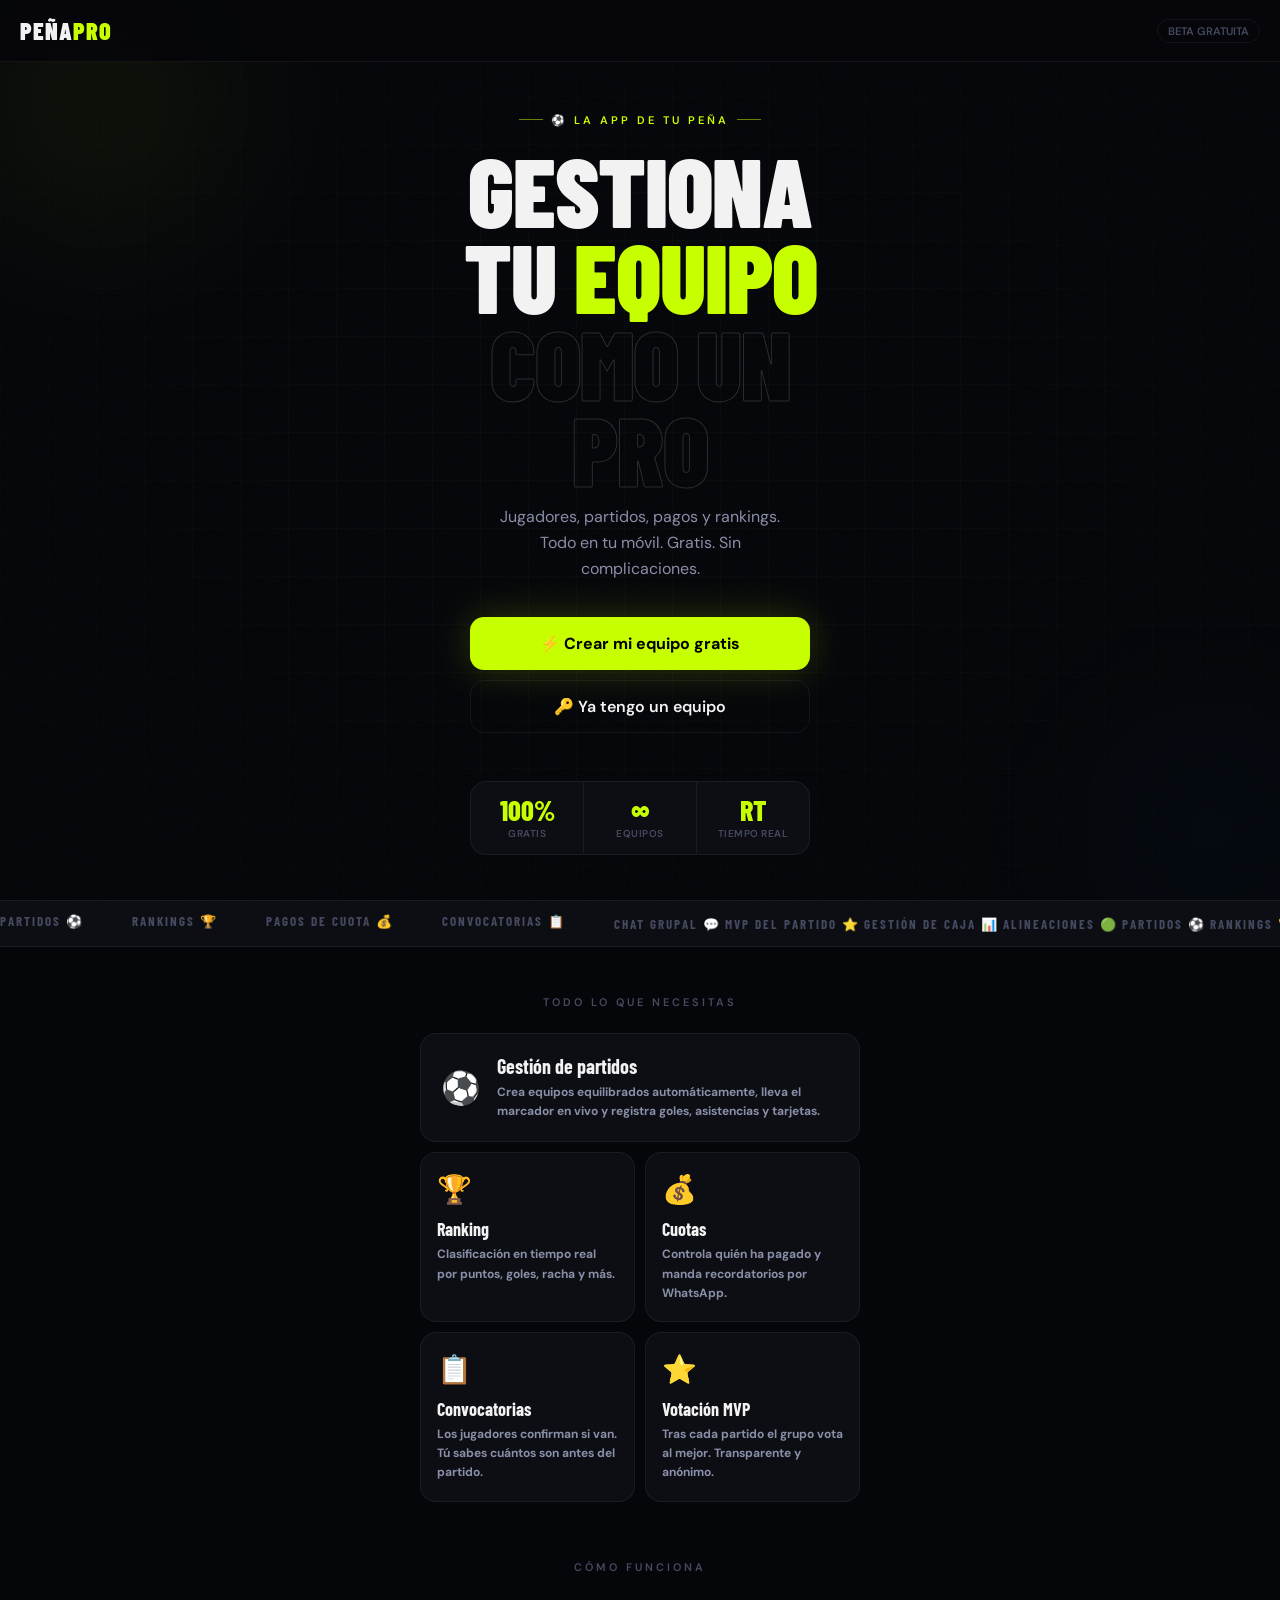
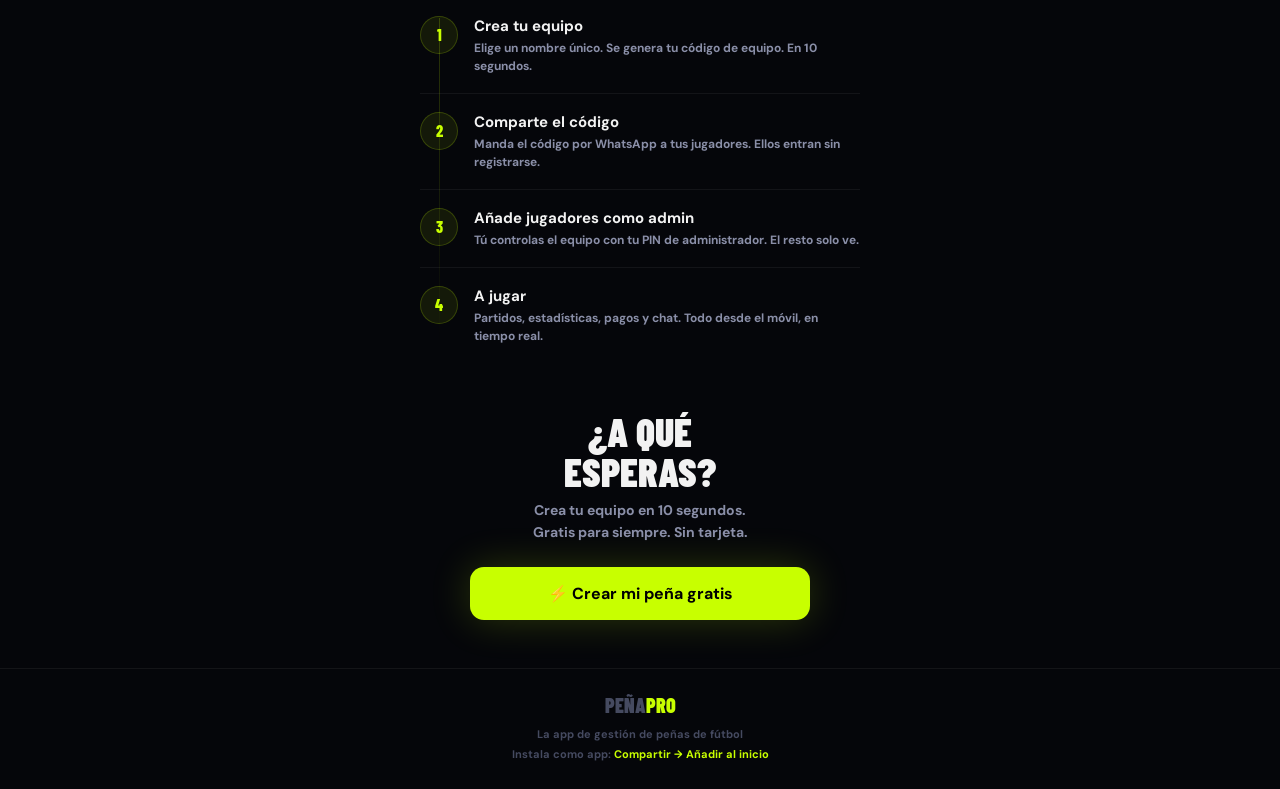
==== index.html @ 2ed735b3 "Add files via upload" ====
<!DOCTYPE html>
<html lang="es">
<head>
<meta charset="UTF-8">
<meta name="viewport" content="width=device-width, initial-scale=1.0, user-scalable=no">
<meta name="theme-color" content="#05060a">
<meta name="apple-mobile-web-app-capable" content="yes">
<meta name="apple-mobile-web-app-title" content="PeñaPro">
<title>PeñaPro — Gestión de peñas</title>
<link rel="preconnect" href="https://fonts.googleapis.com">
<link href="https://fonts.googleapis.com/css2?family=Barlow+Condensed:wght@400;600;700;800;900&family=DM+Sans:wght@300;400;500;600&display=swap" rel="stylesheet">
<style>
:root {
  --bg:    #05060a;
  --bg2:   #0c0e14;
  --bg3:   #131620;
  --bg4:   #1a1e2e;
  --ac:    #c8ff00;      /* Lima eléctrico */
  --ac2:   #a8e000;
  --tx:    #f2f2f2;
  --tx2:   #8a8fa8;
  --tx3:   #454a60;
  --b:     rgba(255,255,255,.06);
  --fd:    'Barlow Condensed', sans-serif;
  --fb:    'DM Sans', sans-serif;
}

*, *::before, *::after { box-sizing: border-box; margin: 0; padding: 0; }
html { scroll-behavior: smooth; }

body {
  font-family: var(--fb);
  background: var(--bg);
  color: var(--tx);
  min-height: 100vh;
  overflow-x: hidden;
  -webkit-font-smoothing: antialiased;
}

/* ── BACKGROUND NOISE ───────────────────── */
body::before {
  content: '';
  position: fixed; inset: 0;
  background-image: url("data:image/svg+xml,%3Csvg viewBox='0 0 512 512' xmlns='http://www.w3.org/2000/svg'%3E%3Cfilter id='n'%3E%3CfeTurbulence type='fractalNoise' baseFrequency='0.75' numOctaves='4' stitchTiles='stitch'/%3E%3C/filter%3E%3Crect width='100%25' height='100%25' filter='url(%23n)' opacity='0.04'/%3E%3C/svg%3E");
  pointer-events: none; z-index: 0;
  opacity: .5;
}

/* ── HERO ───────────────────────────────── */
.hero {
  min-height: 100vh;
  display: flex;
  flex-direction: column;
  align-items: center;
  justify-content: center;
  padding: 40px 20px 32px;
  position: relative;
  overflow: hidden;
  text-align: center;
}

/* Orbes de fondo */
.orb {
  position: absolute;
  border-radius: 50%;
  filter: blur(80px);
  pointer-events: none;
}
.orb-1 {
  width: 400px; height: 400px;
  background: radial-gradient(circle, rgba(200,255,0,.08), transparent 70%);
  top: -100px; left: -100px;
  animation: orbFloat 8s ease-in-out infinite;
}
.orb-2 {
  width: 300px; height: 300px;
  background: radial-gradient(circle, rgba(0,150,255,.06), transparent 70%);
  bottom: -80px; right: -80px;
  animation: orbFloat 10s ease-in-out infinite reverse;
}
@keyframes orbFloat {
  0%,100% { transform: translate(0,0); }
  50% { transform: translate(20px, -20px); }
}

/* Grid decorativa */
.hero-grid {
  position: absolute; inset: 0;
  background-image:
    linear-gradient(rgba(200,255,0,.025) 1px, transparent 1px),
    linear-gradient(90deg, rgba(200,255,0,.025) 1px, transparent 1px);
  background-size: 48px 48px;
  mask-image: radial-gradient(ellipse 80% 80% at 50% 50%, black 30%, transparent 100%);
}

/* Barra top */
.topbar {
  position: fixed; top: 0; left: 0; right: 0;
  z-index: 100;
  padding: 16px 20px;
  display: flex; align-items: center; justify-content: space-between;
  background: rgba(5,6,10,.8);
  backdrop-filter: blur(16px);
  border-bottom: 1px solid var(--b);
}
.logo-text {
  font-family: var(--fd);
  font-size: 24px;
  font-weight: 900;
  letter-spacing: 1px;
  color: var(--tx);
}
.logo-text span { color: var(--ac); }

.topbar-badge {
  font-size: 11px;
  font-weight: 600;
  color: var(--tx3);
  border: 1px solid var(--b);
  border-radius: 20px;
  padding: 4px 10px;
}

/* ── HERO CONTENT ───────────────────────── */
.hero-eyebrow {
  font-size: 11px;
  font-weight: 600;
  letter-spacing: 3px;
  text-transform: uppercase;
  color: var(--ac);
  margin-bottom: 20px;
  display: flex;
  align-items: center;
  gap: 8px;
  justify-content: center;
}
.hero-eyebrow::before,
.hero-eyebrow::after {
  content: '';
  display: block;
  width: 24px; height: 1px;
  background: var(--ac);
  opacity: .5;
}

.hero-title {
  font-family: var(--fd);
  font-size: clamp(56px, 14vw, 96px);
  font-weight: 900;
  line-height: .9;
  letter-spacing: -1px;
  color: var(--tx);
  margin-bottom: 12px;
  position: relative;
}
.hero-title .accent { color: var(--ac); }
.hero-title .outline {
  -webkit-text-stroke: 1px rgba(255,255,255,.15);
  color: transparent;
}

.hero-sub {
  font-size: 16px;
  font-weight: 400;
  color: var(--tx2);
  line-height: 1.6;
  max-width: 320px;
  margin: 0 auto 36px;
}

/* ── CTA BUTTONS ────────────────────────── */
.cta-group {
  display: flex;
  flex-direction: column;
  gap: 10px;
  width: 100%;
  max-width: 340px;
  margin: 0 auto 48px;
}

.btn-cta-primary {
  display: flex; align-items: center; justify-content: center; gap: 8px;
  padding: 16px 24px;
  background: var(--ac);
  color: #000;
  border: none;
  border-radius: 14px;
  font-family: var(--fb);
  font-size: 16px;
  font-weight: 700;
  cursor: pointer;
  transition: all .2s;
  box-shadow: 0 0 40px rgba(200,255,0,.2);
  width: 100%;
}
.btn-cta-primary:hover { background: #d8ff20; transform: translateY(-1px); box-shadow: 0 0 50px rgba(200,255,0,.35); }
.btn-cta-primary:active { transform: scale(.98); }

.btn-cta-secondary {
  display: flex; align-items: center; justify-content: center; gap: 8px;
  padding: 15px 24px;
  background: transparent;
  color: var(--tx);
  border: 1px solid var(--b);
  border-radius: 14px;
  font-family: var(--fb);
  font-size: 16px;
  font-weight: 600;
  cursor: pointer;
  transition: all .2s;
  width: 100%;
}
.btn-cta-secondary:hover { border-color: rgba(255,255,255,.18); background: rgba(255,255,255,.04); }

/* Stats strip */
.stats-strip {
  display: flex;
  gap: 0;
  border: 1px solid var(--b);
  border-radius: 16px;
  overflow: hidden;
  background: var(--bg2);
  width: 100%;
  max-width: 340px;
  margin: 0 auto;
}
.stat-item {
  flex: 1;
  padding: 14px 8px;
  text-align: center;
  border-right: 1px solid var(--b);
}
.stat-item:last-child { border-right: none; }
.stat-num {
  font-family: var(--fd);
  font-size: 28px;
  font-weight: 800;
  color: var(--ac);
  line-height: 1;
  margin-bottom: 3px;
}
.stat-lbl { font-size: 10px; color: var(--tx3); font-weight: 600; text-transform: uppercase; letter-spacing: .5px; }

/* ── FEATURES ───────────────────────────── */
.features-section {
  padding: 0 20px 48px;
  max-width: 480px;
  margin: 0 auto;
}

.section-label {
  font-size: 11px;
  font-weight: 600;
  letter-spacing: 3px;
  text-transform: uppercase;
  color: var(--tx3);
  margin-bottom: 24px;
  text-align: center;
}

.feature-grid {
  display: grid;
  grid-template-columns: 1fr 1fr;
  gap: 10px;
  margin-bottom: 10px;
}

.feature-card {
  background: var(--bg2);
  border: 1px solid var(--b);
  border-radius: 16px;
  padding: 18px 16px;
  transition: border-color .2s;
}
.feature-card:hover { border-color: rgba(200,255,0,.15); }
.feature-card:first-child {
  grid-column: span 2;
  display: flex; align-items: center; gap: 16px;
  padding: 20px;
}

.feature-icon {
  font-size: 28px;
  margin-bottom: 10px;
  display: block;
}
.feature-card:first-child .feature-icon { margin: 0; font-size: 32px; flex-shrink: 0; }

.feature-title {
  font-family: var(--fd);
  font-size: 18px;
  font-weight: 700;
  color: var(--tx);
  margin-bottom: 5px;
}
.feature-card:first-child .feature-title { font-size: 20px; }

.feature-desc {
  font-size: 12px;
  color: var(--tx2);
  line-height: 1.6;
}

/* ── FLUJO ──────────────────────────────── */
.flow-section {
  padding: 0 20px 48px;
  max-width: 480px;
  margin: 0 auto;
}

.flow-steps {
  display: flex;
  flex-direction: column;
  gap: 0;
  position: relative;
}
.flow-steps::before {
  content: '';
  position: absolute;
  left: 19px; top: 20px; bottom: 20px;
  width: 1px;
  background: linear-gradient(to bottom, var(--ac), transparent);
  opacity: .2;
}

.flow-step {
  display: flex;
  align-items: flex-start;
  gap: 16px;
  padding: 18px 0;
  border-bottom: 1px solid var(--b);
}
.flow-step:last-child { border-bottom: none; }

.step-num {
  width: 38px; height: 38px;
  border-radius: 50%;
  background: rgba(200,255,0,.08);
  border: 1px solid rgba(200,255,0,.2);
  display: flex; align-items: center; justify-content: center;
  font-family: var(--fd);
  font-size: 16px;
  font-weight: 800;
  color: var(--ac);
  flex-shrink: 0;
}
.step-title { font-weight: 700; font-size: 15px; margin-bottom: 3px; }
.step-desc { font-size: 12px; color: var(--tx2); line-height: 1.5; }

/* ── BOTTOM CTA ─────────────────────────── */
.bottom-cta {
  padding: 0 20px 48px;
  max-width: 480px;
  margin: 0 auto;
  text-align: center;
}
.bottom-cta-title {
  font-family: var(--fd);
  font-size: 40px;
  font-weight: 900;
  color: var(--tx);
  margin-bottom: 8px;
  line-height: 1;
}
.bottom-cta-sub {
  font-size: 14px;
  color: var(--tx2);
  margin-bottom: 24px;
  line-height: 1.6;
}

/* ── MODAL ──────────────────────────────── */
.overlay {
  position: fixed; inset: 0; z-index: 200;
  background: rgba(0,0,0,.9);
  backdrop-filter: blur(16px);
  display: flex; align-items: flex-end;
  opacity: 0; pointer-events: none;
  transition: opacity .25s;
}
.overlay.open { opacity: 1; pointer-events: all; }

.sheet {
  width: 100%; max-width: 480px; margin: 0 auto;
  background: var(--bg2);
  border-radius: 28px 28px 0 0;
  border-top: 1px solid var(--b);
  padding: 24px 24px calc(32px + env(safe-area-inset-bottom,0));
  transform: translateY(100%);
  transition: transform .3s cubic-bezier(.32,.72,0,1);
  max-height: 92vh;
  overflow-y: auto;
}
.overlay.open .sheet { transform: translateY(0); }

.sheet-handle {
  width: 40px; height: 4px;
  background: rgba(255,255,255,.1);
  border-radius: 2px;
  margin: 0 auto 24px;
}

.sheet-title {
  font-family: var(--fd);
  font-size: 28px;
  font-weight: 800;
  margin-bottom: 6px;
}
.sheet-sub { font-size: 13px; color: var(--tx2); margin-bottom: 24px; line-height: 1.5; }

.input-field {
  width: 100%;
  background: var(--bg3);
  border: 1px solid var(--b);
  border-radius: 12px;
  padding: 14px 16px;
  color: var(--tx);
  font-size: 16px;
  font-family: var(--fb);
  outline: none;
  margin-bottom: 8px;
  transition: border-color .2s;
  text-transform: lowercase;
  -webkit-appearance: none;
}
.input-field:focus { border-color: rgba(200,255,0,.4); background: var(--bg4); }
.input-hint { font-size: 11px; color: var(--tx3); margin-bottom: 20px; }

.sheet-btn {
  width: 100%; padding: 15px;
  background: var(--ac); color: #000;
  border: none; border-radius: 12px;
  font-family: var(--fb); font-size: 16px; font-weight: 700;
  cursor: pointer; transition: all .2s;
  box-shadow: 0 4px 24px rgba(200,255,0,.25);
  margin-bottom: 10px;
}
.sheet-btn:hover { background: #d8ff20; }
.sheet-btn:active { transform: scale(.98); }
.sheet-btn-sec {
  width: 100%; padding: 14px;
  background: transparent; color: var(--tx2);
  border: 1px solid var(--b); border-radius: 12px;
  font-family: var(--fb); font-size: 14px; font-weight: 600;
  cursor: pointer; transition: all .2s;
}
.sheet-btn-sec:hover { border-color: rgba(255,255,255,.15); color: var(--tx); }

.divider {
  height: 1px; background: var(--b);
  margin: 20px 0;
  display: flex; align-items: center; justify-content: center;
  position: relative;
}
.divider span {
  background: var(--bg2);
  padding: 0 12px;
  font-size: 11px;
  color: var(--tx3);
  font-weight: 600;
  text-transform: uppercase;
  letter-spacing: 1px;
  position: absolute;
}

.error-msg {
  background: rgba(255,23,68,.08);
  border: 1px solid rgba(255,23,68,.2);
  color: #ff4444;
  border-radius: 10px;
  padding: 10px 14px;
  font-size: 13px;
  margin-bottom: 14px;
  display: none;
}
.error-msg.show { display: block; }

/* ── TICKER ─────────────────────────────── */
.ticker {
  position: relative;
  overflow: hidden;
  border-top: 1px solid var(--b);
  border-bottom: 1px solid var(--b);
  padding: 12px 0;
  margin-bottom: 48px;
  background: var(--bg2);
}
.ticker-inner {
  display: flex;
  gap: 48px;
  white-space: nowrap;
  animation: ticker 20s linear infinite;
}
.ticker-inner span {
  font-family: var(--fd);
  font-size: 13px;
  font-weight: 700;
  text-transform: uppercase;
  letter-spacing: 2px;
  color: var(--tx3);
}
.ticker-inner span b { color: var(--ac); font-weight: 800; }
@keyframes ticker { from{transform:translateX(0)} to{transform:translateX(-50%)} }

/* ── FOOTER ─────────────────────────────── */
.footer {
  border-top: 1px solid var(--b);
  padding: 24px 20px;
  text-align: center;
}
.footer-logo {
  font-family: var(--fd);
  font-size: 20px;
  font-weight: 900;
  color: var(--tx3);
  margin-bottom: 8px;
}
.footer-logo span { color: var(--ac); }
.footer-text { font-size: 11px; color: var(--tx3); line-height: 1.8; }

/* ── ANIMATIONS ─────────────────────────── */
@keyframes fadeUp {
  from { opacity: 0; transform: translateY(24px); }
  to   { opacity: 1; transform: translateY(0); }
}
.hero-eyebrow { animation: fadeUp .6s .1s both; }
.hero-title   { animation: fadeUp .6s .2s both; }
.hero-sub     { animation: fadeUp .6s .3s both; }
.cta-group    { animation: fadeUp .6s .4s both; }
.stats-strip  { animation: fadeUp .6s .5s both; }
</style>
</head>
<body>

<!-- TOPBAR -->
<header class="topbar">
  <div class="logo-text">PEÑA<span>PRO</span></div>
  <div class="topbar-badge">BETA GRATUITA</div>
</header>

<!-- HERO -->
<section class="hero">
  <div class="orb orb-1"></div>
  <div class="orb orb-2"></div>
  <div class="hero-grid"></div>

  <div style="position:relative;z-index:1;width:100%;max-width:420px;padding-top:60px">

    <div class="hero-eyebrow">⚽ La app de tu peña</div>

    <h1 class="hero-title">
      GESTIONA<br>
      TU <span class="accent">EQUIPO</span><br>
      <span class="outline">COMO UN PRO</span>
    </h1>

    <p class="hero-sub">
      Jugadores, partidos, pagos y rankings.<br>
      Todo en tu móvil. Gratis. Sin complicaciones.
    </p>

    <div class="cta-group">
      <button class="btn-cta-primary" onclick="openCreate()">
        ⚡ Crear mi equipo gratis
      </button>
      <button class="btn-cta-secondary" onclick="openJoin()">
        🔑 Ya tengo un equipo
      </button>
    </div>

    <div class="stats-strip">
      <div class="stat-item">
        <div class="stat-num">100%</div>
        <div class="stat-lbl">Gratis</div>
      </div>
      <div class="stat-item">
        <div class="stat-num">∞</div>
        <div class="stat-lbl">Equipos</div>
      </div>
      <div class="stat-item">
        <div class="stat-num">RT</div>
        <div class="stat-lbl">Tiempo real</div>
      </div>
    </div>

  </div>
</section>

<!-- TICKER -->
<div class="ticker">
  <div class="ticker-inner">
    <span>Partidos <b>⚽</b></span>
    <span>Rankings <b>🏆</b></span>
    <span>Pagos de cuota <b>💰</b></span>
    <span>Convocatorias <b>📋</span>
    <span>Chat grupal <b>💬</b></span>
    <span>MVP del partido <b>⭐</b></span>
    <span>Gestión de caja <b>📊</b></span>
    <span>Alineaciones <b>🟢</b></span>
    <span>Partidos <b>⚽</b></span>
    <span>Rankings <b>🏆</b></span>
    <span>Pagos de cuota <b>💰</b></span>
    <span>Convocatorias <b>📋</span>
    <span>Chat grupal <b>💬</b></span>
    <span>MVP del partido <b>⭐</b></span>
    <span>Gestión de caja <b>📊</b></span>
    <span>Alineaciones <b>🟢</b></span>
  </div>
</div>

<!-- FEATURES -->
<section class="features-section">
  <div class="section-label">Todo lo que necesitas</div>
  <div class="feature-grid">

    <div class="feature-card">
      <span class="feature-icon">⚽</span>
      <div>
        <div class="feature-title">Gestión de partidos</div>
        <div class="feature-desc">Crea equipos equilibrados automáticamente, lleva el marcador en vivo y registra goles, asistencias y tarjetas.</div>
      </div>
    </div>

    <div class="feature-card">
      <span class="feature-icon">🏆</span>
      <div class="feature-title">Ranking</div>
      <div class="feature-desc">Clasificación en tiempo real por puntos, goles, racha y más.</div>
    </div>

    <div class="feature-card">
      <span class="feature-icon">💰</span>
      <div class="feature-title">Cuotas</div>
      <div class="feature-desc">Controla quién ha pagado y manda recordatorios por WhatsApp.</div>
    </div>

    <div class="feature-card">
      <span class="feature-icon">📋</span>
      <div class="feature-title">Convocatorias</div>
      <div class="feature-desc">Los jugadores confirman si van. Tú sabes cuántos son antes del partido.</div>
    </div>

    <div class="feature-card">
      <span class="feature-icon">⭐</span>
      <div class="feature-title">Votación MVP</div>
      <div class="feature-desc">Tras cada partido el grupo vota al mejor. Transparente y anónimo.</div>
    </div>

  </div>
</section>

<!-- CÓMO FUNCIONA -->
<section class="flow-section">
  <div class="section-label">Cómo funciona</div>
  <div class="flow-steps">

    <div class="flow-step">
      <div class="step-num">1</div>
      <div>
        <div class="step-title">Crea tu equipo</div>
        <div class="step-desc">Elige un nombre único. Se genera tu código de equipo. En 10 segundos.</div>
      </div>
    </div>

    <div class="flow-step">
      <div class="step-num">2</div>
      <div>
        <div class="step-title">Comparte el código</div>
        <div class="step-desc">Manda el código por WhatsApp a tus jugadores. Ellos entran sin registrarse.</div>
      </div>
    </div>

    <div class="flow-step">
      <div class="step-num">3</div>
      <div>
        <div class="step-title">Añade jugadores como admin</div>
        <div class="step-desc">Tú controlas el equipo con tu PIN de administrador. El resto solo ve.</div>
      </div>
    </div>

    <div class="flow-step">
      <div class="step-num">4</div>
      <div>
        <div class="step-title">A jugar</div>
        <div class="step-desc">Partidos, estadísticas, pagos y chat. Todo desde el móvil, en tiempo real.</div>
      </div>
    </div>

  </div>
</section>

<!-- BOTTOM CTA -->
<section class="bottom-cta">
  <div class="bottom-cta-title">¿A QUÉ<br>ESPERAS?</div>
  <div class="bottom-cta-sub">
    Crea tu equipo en 10 segundos.<br>
    Gratis para siempre. Sin tarjeta.
  </div>
  <button class="btn-cta-primary" style="max-width:340px;margin:0 auto" onclick="openCreate()">
    ⚡ Crear mi peña gratis
  </button>
</section>

<!-- FOOTER -->
<footer class="footer">
  <div class="footer-logo">PEÑA<span>PRO</span></div>
  <div class="footer-text">
    La app de gestión de peñas de fútbol<br>
    Instala como app: <b style="color:var(--ac)">Compartir → Añadir al inicio</b>
  </div>
</footer>

<!-- ═══ MODAL CREAR EQUIPO ═══════════════════ -->
<div class="overlay" id="overlay-create" onclick="if(event.target===this)closeCreate()">
  <div class="sheet">
    <div class="sheet-handle"></div>
    <div class="sheet-title">Crear peña ⚡</div>
    <div class="sheet-sub">
      Elige un nombre para tu peña. Se convierte en tu código único. Compártelo con tus jugadores.
    </div>

    <div id="err-create" class="error-msg"></div>

    <label style="font-size:11px;font-weight:700;color:var(--tx3);letter-spacing:1px;text-transform:uppercase;margin-bottom:6px;display:block">Nombre del equipo</label>
    <input
      id="input-create"
      class="input-field"
      type="text"
      placeholder="ej: loscracksdelvalle"
      autocomplete="off"
      maxlength="30"
      oninput="previewCode()"
      onkeydown="if(event.key==='Enter')doCreate()"
    >
    <div class="input-hint" id="code-preview" style="color:var(--tx3)">Tu código: <b style="color:var(--ac)">—</b></div>

    <button class="sheet-btn" onclick="doCreate()">Crear mi peña →</button>
    <button class="sheet-btn-sec" onclick="closeCreate()">Cancelar</button>

    <div class="divider"><span>o</span></div>

    <div style="font-size:13px;color:var(--tx2);text-align:center">
      ¿Ya tienes un equipo?
      <span style="color:var(--ac);font-weight:700;cursor:pointer" onclick="closeCreate();openJoin()"> Únete con tu código</span>
    </div>
  </div>
</div>

<!-- ═══ MODAL UNIRSE A EQUIPO ════════════════ -->
<div class="overlay" id="overlay-join" onclick="if(event.target===this)closeJoin()">
  <div class="sheet">
    <div class="sheet-handle"></div>
    <div class="sheet-title">Unirse a una peña 🔑</div>
    <div class="sheet-sub">
      El admin de tu peña te habrá mandado un código. Introdúcelo aquí.
    </div>

    <div id="err-join" class="error-msg"></div>

    <label style="font-size:11px;font-weight:700;color:var(--tx3);letter-spacing:1px;text-transform:uppercase;margin-bottom:6px;display:block">Código del equipo</label>
    <input
      id="input-join"
      class="input-field"
      type="text"
      placeholder="ej: loscracksdelvalle"
      autocomplete="off"
      maxlength="30"
      onkeydown="if(event.key==='Enter')doJoin()"
    >
    <div class="input-hint">El código te lo manda el administrador de tu equipo.</div>

    <button class="sheet-btn" onclick="doJoin()">Entrar a la peña →</button>
    <button class="sheet-btn-sec" onclick="closeJoin()">Cancelar</button>

    <div class="divider"><span>o</span></div>

    <div style="font-size:13px;color:var(--tx2);text-align:center">
      ¿No tienes equipo todavía?
      <span style="color:var(--ac);font-weight:700;cursor:pointer" onclick="closeJoin();openCreate()"> Crea el tuyo gratis</span>
    </div>
  </div>
</div>

<script>
// ── MODAL LOGIC ──────────────────────────────────
function openCreate()  { document.getElementById('overlay-create').classList.add('open'); setTimeout(()=>document.getElementById('input-create').focus(),300); }
function closeCreate() { document.getElementById('overlay-create').classList.remove('open'); }
function openJoin()    { document.getElementById('overlay-join').classList.add('open'); setTimeout(()=>document.getElementById('input-join').focus(),300); }
function closeJoin()   { document.getElementById('overlay-join').classList.remove('open'); }

// Preview del código mientras escribe
function previewCode() {
  const raw = document.getElementById('input-create').value;
  const code = raw.trim().toLowerCase().replace(/[^a-z0-9_-]/g, '').replace(/\s+/g, '-');
  const preview = document.getElementById('code-preview');
  preview.innerHTML = code
    ? `Tu código: <b style="color:var(--ac)">${code}</b>`
    : `Tu código: <b style="color:var(--tx3)">—</b>`;
}

// Crear equipo → redirige a la app
function doCreate() {
  const raw = document.getElementById('input-create').value;
  const code = raw.trim().toLowerCase().replace(/[^a-z0-9_-]/g, '').replace(/\s+/g, '-');
  const errEl = document.getElementById('err-create');

  if (!code || code.length < 3) {
    errEl.textContent = 'El nombre debe tener al menos 3 caracteres.';
    errEl.classList.add('show');
    return;
  }
  errEl.classList.remove('show');

  // Guardar y redirigir a la app
  localStorage.setItem('pp_equipo', code);
  localStorage.setItem('pp_nuevo', '1'); // flag: equipo nuevo
  // Cuando tengas la app lista, cambia esta URL:
  window.location.href = 'penapro-app.html?equipo=' + code;
}

// Unirse a equipo existente
function doJoin() {
  const raw = document.getElementById('input-join').value;
  const code = raw.trim().toLowerCase().replace(/[^a-z0-9_-]/g, '');
  const errEl = document.getElementById('err-join');

  if (!code || code.length < 3) {
    errEl.textContent = 'Introduce un código válido.';
    errEl.classList.add('show');
    return;
  }
  errEl.classList.remove('show');

  localStorage.setItem('pp_equipo', code);
  localStorage.removeItem('pp_nuevo');
  window.location.href = 'penapro-app.html?equipo=' + code;
}

// Swipe to close modals
let startY = 0;
document.querySelectorAll('.sheet').forEach(sheet => {
  sheet.addEventListener('touchstart', e => { startY = e.touches[0].clientY; });
  sheet.addEventListener('touchend', e => {
    const dy = e.changedTouches[0].clientY - startY;
    if (dy > 80) {
      closeCreate(); closeJoin();
    }
  });
});
</script>
</body>
</html>
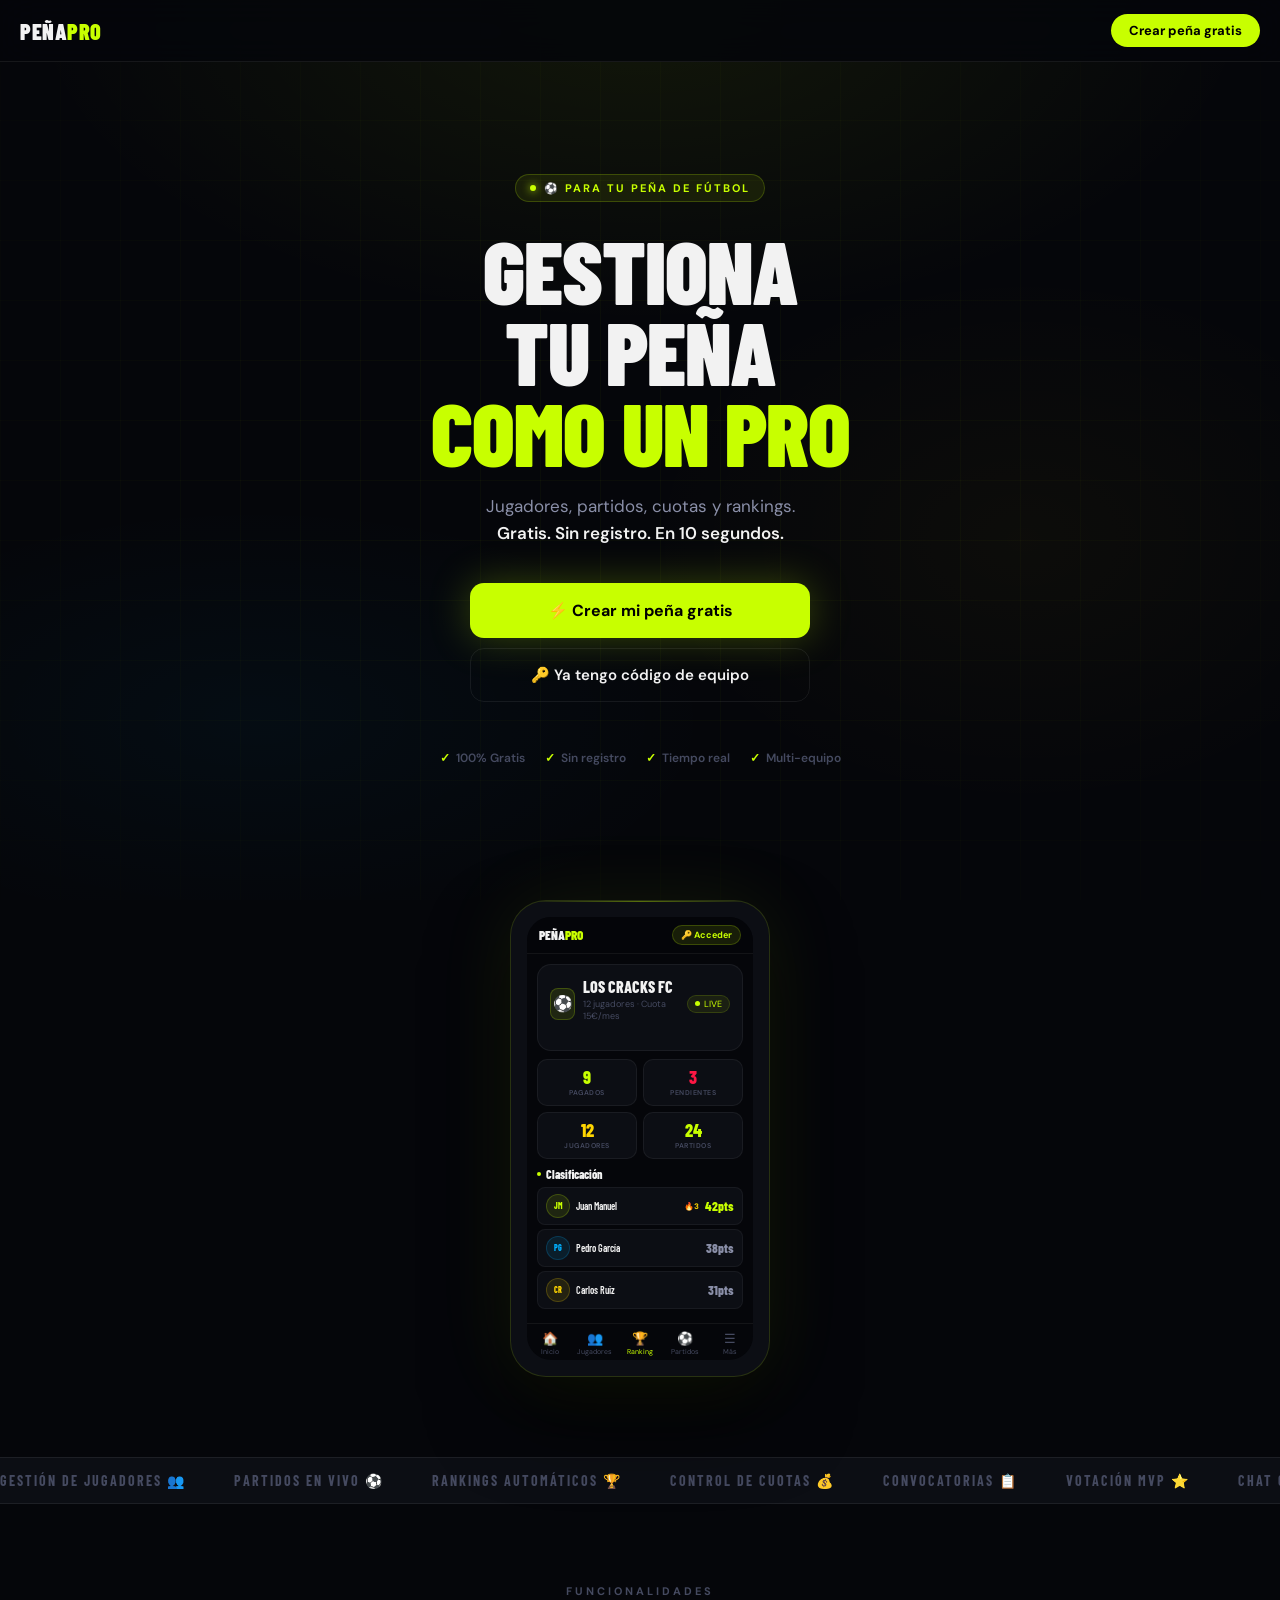
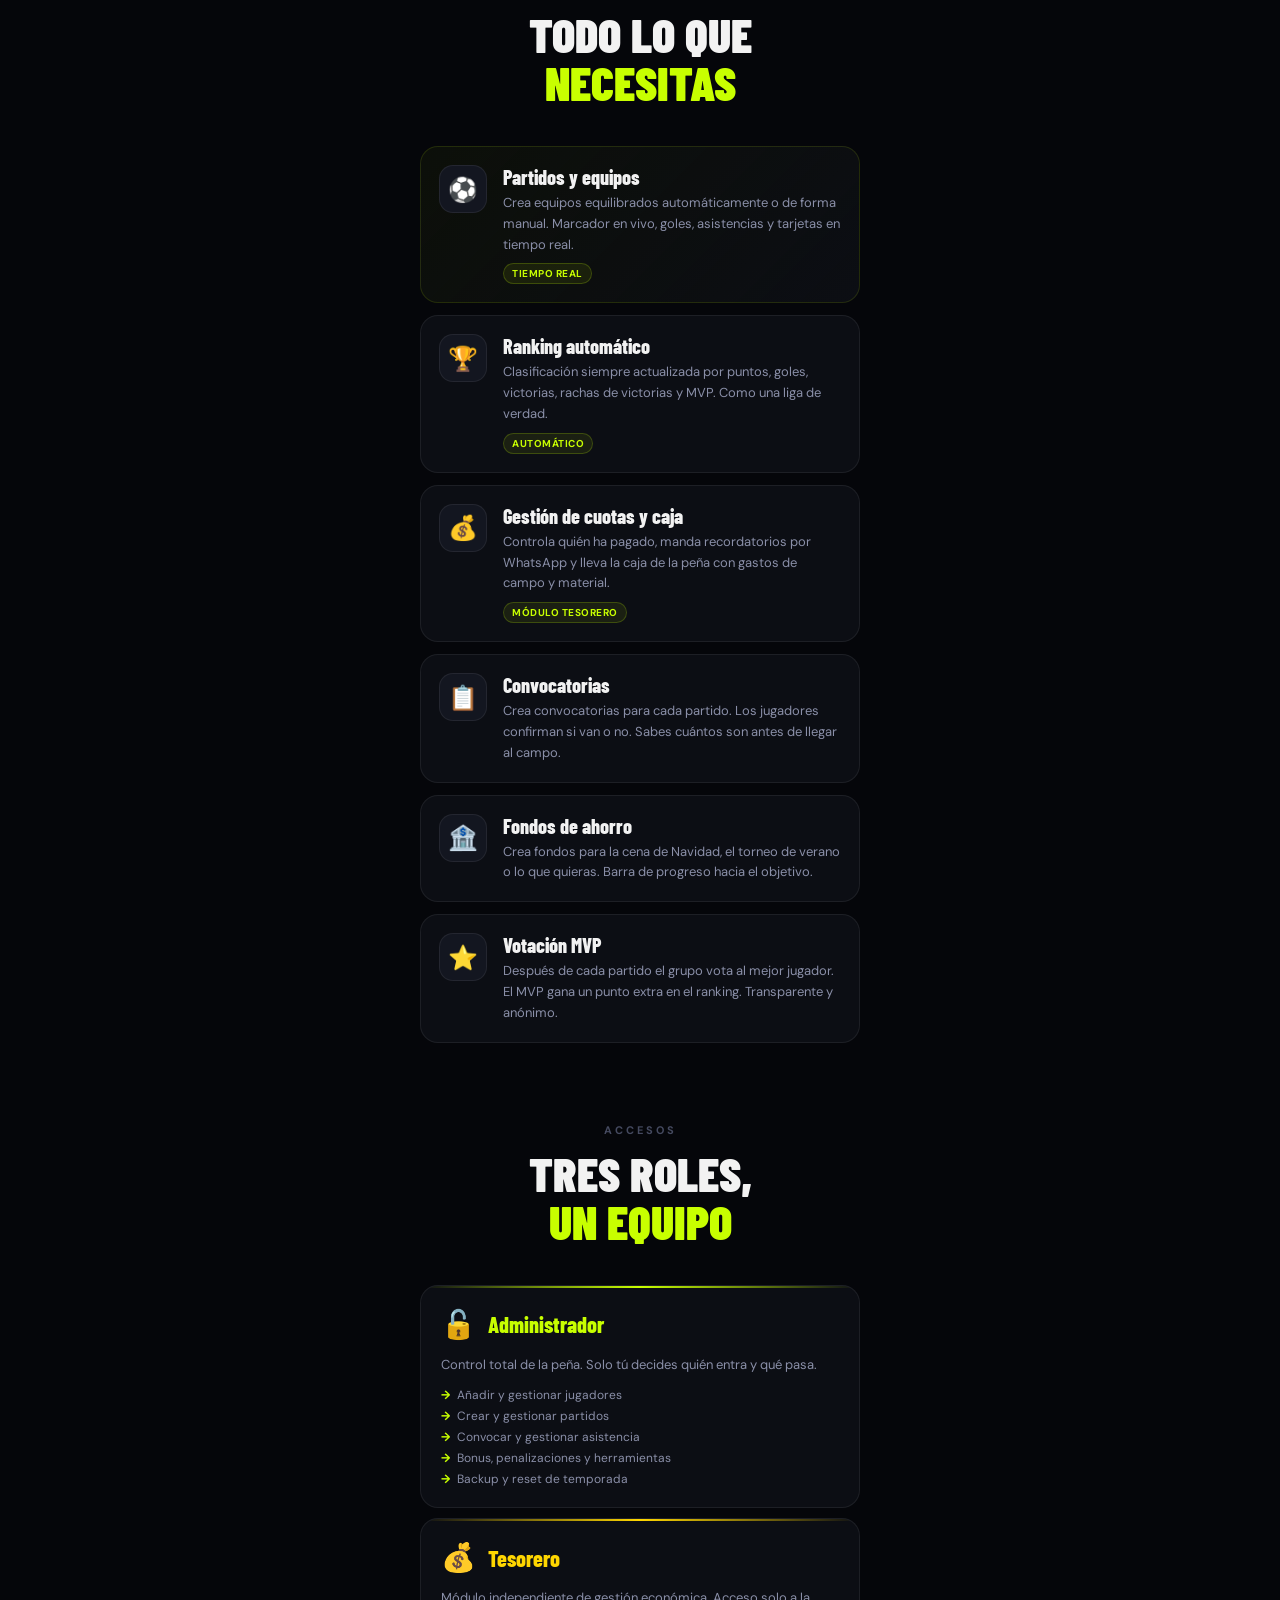
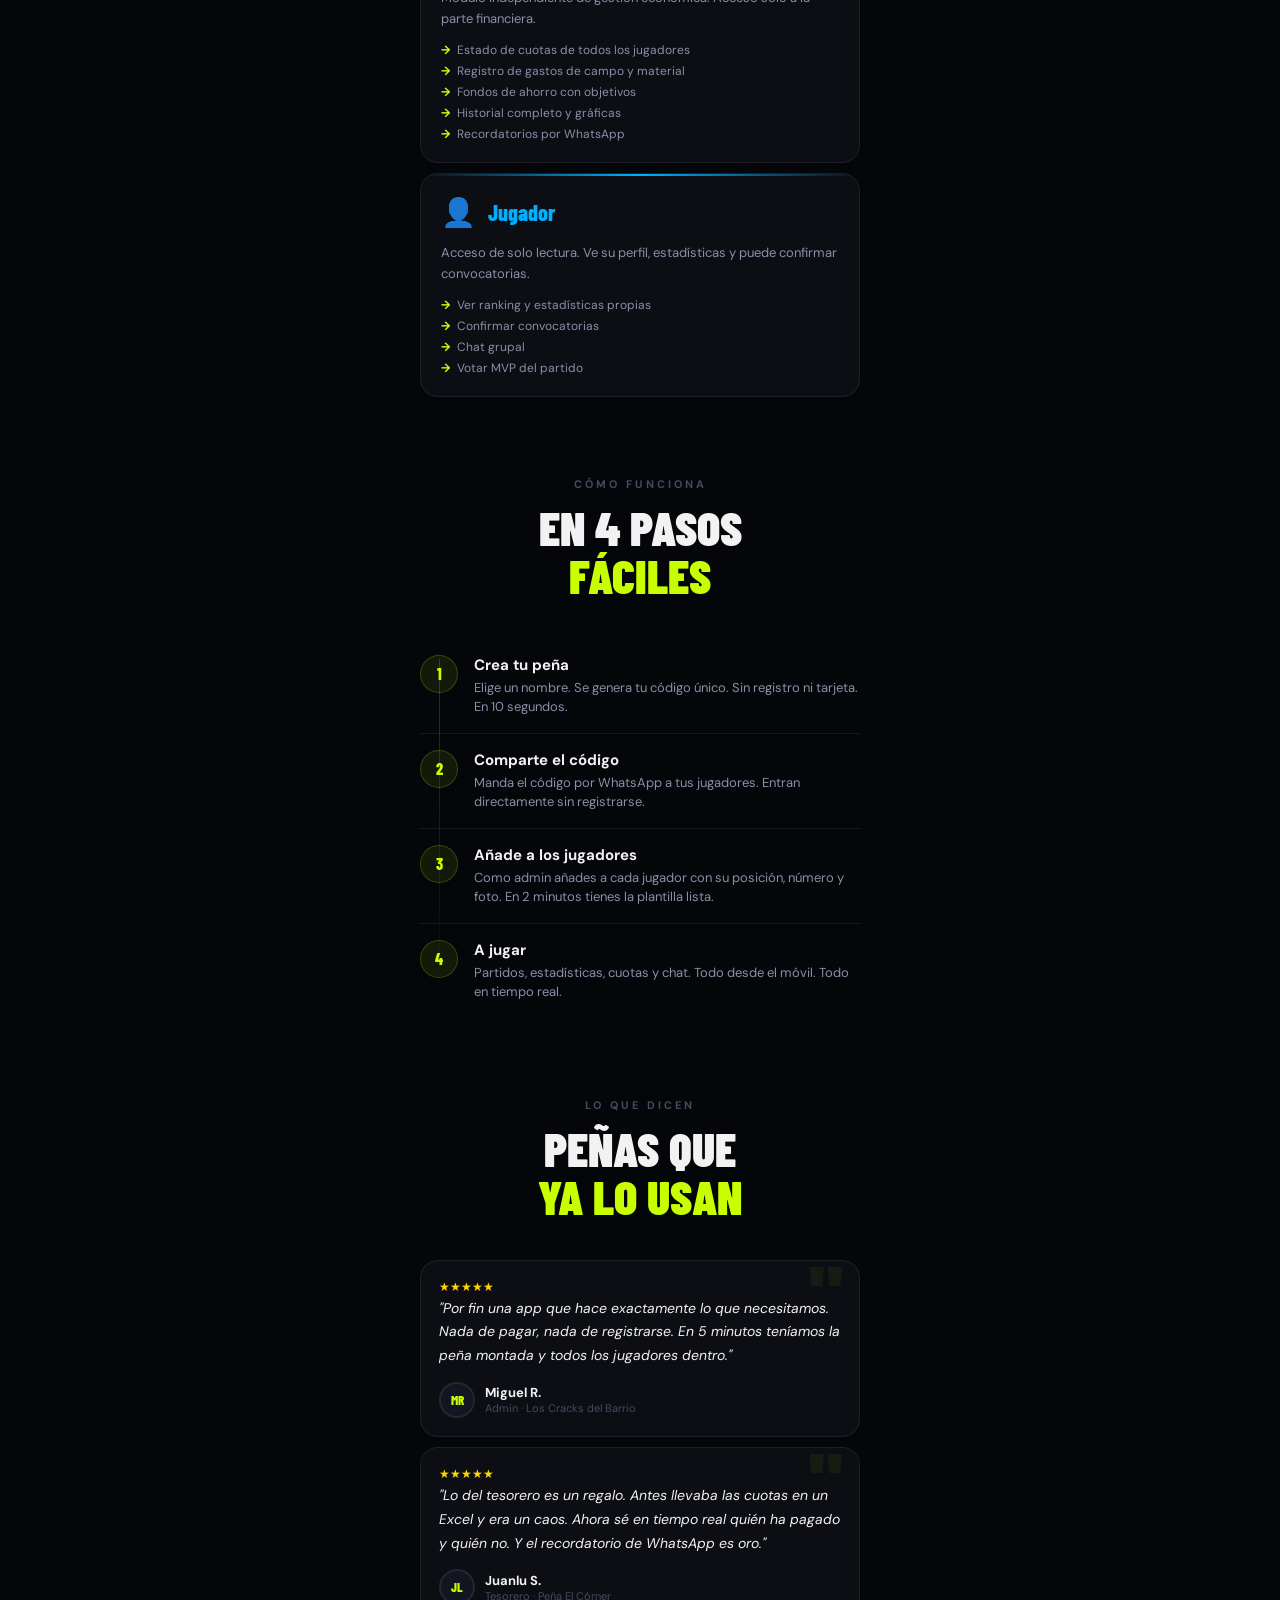
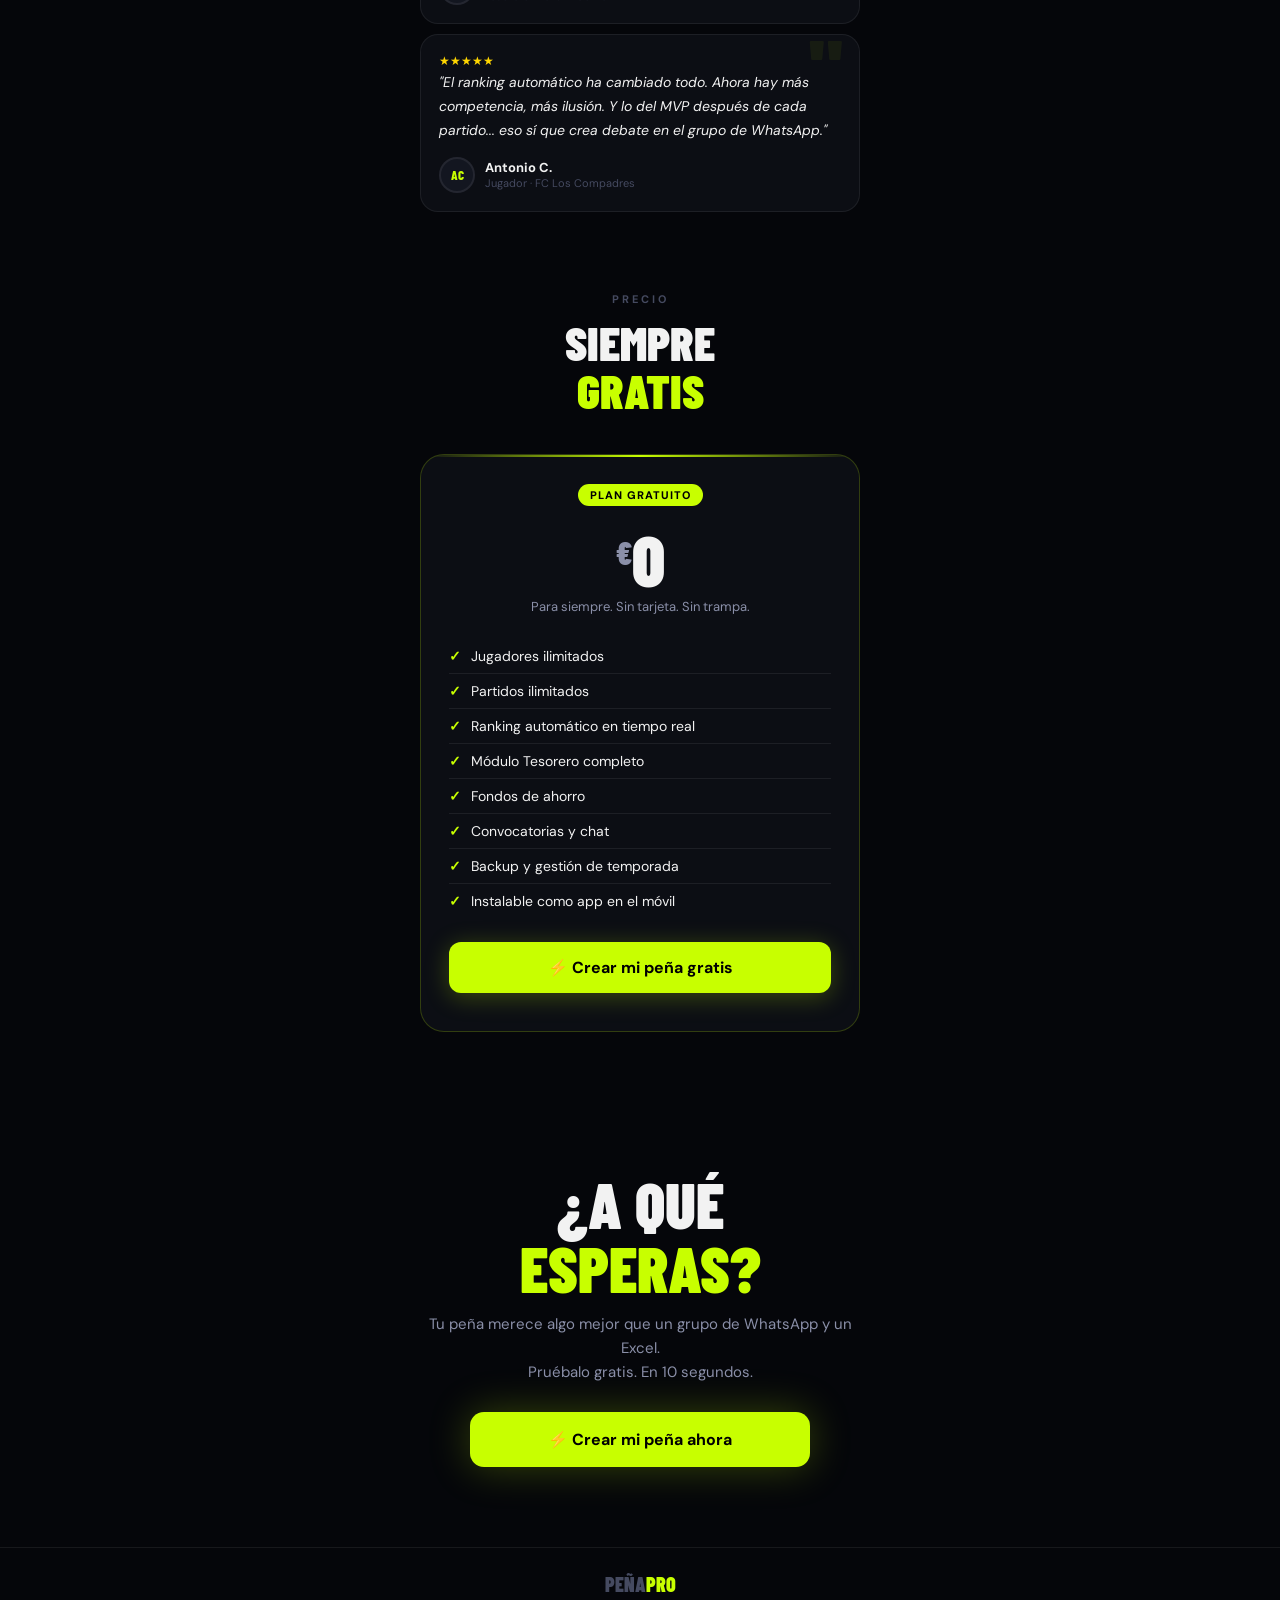
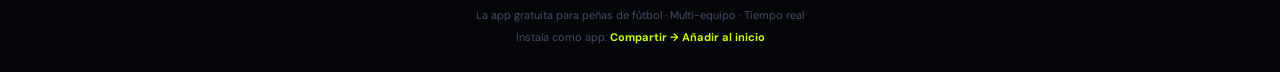
==== commit 09636a95: "Add files via upload" ====
--- a/index.html
+++ b/index.html
@@ -2,850 +2,905 @@
 <html lang="es">
 <head>
 <meta charset="UTF-8">
-<meta name="viewport" content="width=device-width, initial-scale=1.0, user-scalable=no">
+<meta name="viewport" content="width=device-width, initial-scale=1.0">
 <meta name="theme-color" content="#05060a">
+<meta name="description" content="PeñaPro — La app gratuita para gestionar tu peña de fútbol. Jugadores, partidos, cuotas, rankings y más. Sin registro, en 10 segundos.">
+<meta property="og:title" content="PeñaPro — Gestiona tu peña como un club de verdad">
+<meta property="og:description" content="App gratuita para peñas de fútbol. Jugadores, partidos, cuotas, rankings en tiempo real.">
 <meta name="apple-mobile-web-app-capable" content="yes">
 <meta name="apple-mobile-web-app-title" content="PeñaPro">
-<title>PeñaPro — Gestión de peñas</title>
+<title>PeñaPro — La app de tu peña de fútbol</title>
 <link rel="preconnect" href="https://fonts.googleapis.com">
-<link href="https://fonts.googleapis.com/css2?family=Barlow+Condensed:wght@400;600;700;800;900&family=DM+Sans:wght@300;400;500;600&display=swap" rel="stylesheet">
+<link href="https://fonts.googleapis.com/css2?family=Barlow+Condensed:wght@400;600;700;800;900&family=DM+Sans:ital,wght@0,300;0,400;0,500;0,600;0,700;1,400&display=swap" rel="stylesheet">
 <style>
 :root {
-  --bg:    #05060a;
-  --bg2:   #0c0e14;
-  --bg3:   #131620;
-  --bg4:   #1a1e2e;
-  --ac:    #c8ff00;      /* Lima eléctrico */
-  --ac2:   #a8e000;
-  --tx:    #f2f2f2;
-  --tx2:   #8a8fa8;
-  --tx3:   #454a60;
-  --b:     rgba(255,255,255,.06);
-  --fd:    'Barlow Condensed', sans-serif;
-  --fb:    'DM Sans', sans-serif;
+  --bg:   #05060a;
+  --bg2:  #0c0e14;
+  --bg3:  #131620;
+  --ac:   #c8ff00;
+  --gold: #ffd600;
+  --red:  #ff1744;
+  --blue: #00b0ff;
+  --tx:   #f2f2f2;
+  --tx2:  #8a8fa8;
+  --tx3:  #454a60;
+  --b:    rgba(255,255,255,.07);
+  --fd:   'Barlow Condensed', sans-serif;
+  --fb:   'DM Sans', sans-serif;
 }
 
 *, *::before, *::after { box-sizing: border-box; margin: 0; padding: 0; }
 html { scroll-behavior: smooth; }
-
 body {
   font-family: var(--fb);
   background: var(--bg);
   color: var(--tx);
-  min-height: 100vh;
   overflow-x: hidden;
   -webkit-font-smoothing: antialiased;
 }
 
-/* ── BACKGROUND NOISE ───────────────────── */
-body::before {
-  content: '';
-  position: fixed; inset: 0;
-  background-image: url("data:image/svg+xml,%3Csvg viewBox='0 0 512 512' xmlns='http://www.w3.org/2000/svg'%3E%3Cfilter id='n'%3E%3CfeTurbulence type='fractalNoise' baseFrequency='0.75' numOctaves='4' stitchTiles='stitch'/%3E%3C/filter%3E%3Crect width='100%25' height='100%25' filter='url(%23n)' opacity='0.04'/%3E%3C/svg%3E");
-  pointer-events: none; z-index: 0;
-  opacity: .5;
-}
-
-/* ── HERO ───────────────────────────────── */
+/* ── TOPBAR ── */
+.topbar {
+  position: fixed; top: 0; left: 0; right: 0; z-index: 100;
+  padding: 14px 20px;
+  display: flex; align-items: center; justify-content: space-between;
+  background: rgba(5,6,10,.9);
+  backdrop-filter: blur(20px);
+  border-bottom: 1px solid var(--b);
+}
+.logo { font-family: var(--fd); font-size: 22px; font-weight: 900; color: var(--tx); letter-spacing: .5px; }
+.logo span { color: var(--ac); }
+.topbar-cta {
+  padding: 8px 18px;
+  background: var(--ac); color: #000;
+  border: none; border-radius: 20px;
+  font-family: var(--fb); font-size: 13px; font-weight: 700;
+  cursor: pointer; text-decoration: none;
+  transition: all .2s;
+}
+.topbar-cta:hover { background: #d8ff20; }
+
+/* ── HERO ── */
 .hero {
   min-height: 100vh;
-  display: flex;
-  flex-direction: column;
-  align-items: center;
-  justify-content: center;
-  padding: 40px 20px 32px;
+  display: flex; flex-direction: column;
+  align-items: center; justify-content: center;
+  padding: 100px 20px 60px;
+  text-align: center;
   position: relative;
   overflow: hidden;
-  text-align: center;
-}
-
-/* Orbes de fondo */
-.orb {
-  position: absolute;
-  border-radius: 50%;
-  filter: blur(80px);
+}
+
+/* Fondo animado */
+.hero-bg {
+  position: absolute; inset: 0;
+  background:
+    radial-gradient(ellipse 80% 60% at 50% 0%, rgba(200,255,0,.07), transparent 60%),
+    radial-gradient(ellipse 60% 40% at 20% 80%, rgba(0,176,255,.04), transparent 60%),
+    radial-gradient(ellipse 50% 50% at 80% 60%, rgba(255,214,0,.03), transparent 60%);
   pointer-events: none;
 }
-.orb-1 {
-  width: 400px; height: 400px;
-  background: radial-gradient(circle, rgba(200,255,0,.08), transparent 70%);
-  top: -100px; left: -100px;
-  animation: orbFloat 8s ease-in-out infinite;
-}
-.orb-2 {
-  width: 300px; height: 300px;
-  background: radial-gradient(circle, rgba(0,150,255,.06), transparent 70%);
-  bottom: -80px; right: -80px;
-  animation: orbFloat 10s ease-in-out infinite reverse;
-}
-@keyframes orbFloat {
-  0%,100% { transform: translate(0,0); }
-  50% { transform: translate(20px, -20px); }
-}
-
-/* Grid decorativa */
+
+/* Grid sutil */
 .hero-grid {
   position: absolute; inset: 0;
   background-image:
-    linear-gradient(rgba(200,255,0,.025) 1px, transparent 1px),
-    linear-gradient(90deg, rgba(200,255,0,.025) 1px, transparent 1px);
-  background-size: 48px 48px;
-  mask-image: radial-gradient(ellipse 80% 80% at 50% 50%, black 30%, transparent 100%);
-}
-
-/* Barra top */
-.topbar {
-  position: fixed; top: 0; left: 0; right: 0;
-  z-index: 100;
-  padding: 16px 20px;
-  display: flex; align-items: center; justify-content: space-between;
-  background: rgba(5,6,10,.8);
-  backdrop-filter: blur(16px);
-  border-bottom: 1px solid var(--b);
-}
-.logo-text {
-  font-family: var(--fd);
-  font-size: 24px;
-  font-weight: 900;
-  letter-spacing: 1px;
-  color: var(--tx);
-}
-.logo-text span { color: var(--ac); }
-
-.topbar-badge {
-  font-size: 11px;
-  font-weight: 600;
-  color: var(--tx3);
-  border: 1px solid var(--b);
-  border-radius: 20px;
-  padding: 4px 10px;
-}
-
-/* ── HERO CONTENT ───────────────────────── */
-.hero-eyebrow {
-  font-size: 11px;
-  font-weight: 600;
-  letter-spacing: 3px;
-  text-transform: uppercase;
-  color: var(--ac);
-  margin-bottom: 20px;
-  display: flex;
-  align-items: center;
-  gap: 8px;
-  justify-content: center;
-}
-.hero-eyebrow::before,
-.hero-eyebrow::after {
-  content: '';
-  display: block;
-  width: 24px; height: 1px;
-  background: var(--ac);
-  opacity: .5;
-}
+    linear-gradient(rgba(200,255,0,.03) 1px, transparent 1px),
+    linear-gradient(90deg, rgba(200,255,0,.03) 1px, transparent 1px);
+  background-size: 60px 60px;
+  mask-image: radial-gradient(ellipse 100% 100% at 50% 50%, black 20%, transparent 80%);
+  pointer-events: none;
+}
+
+.hero-content { position: relative; z-index: 1; max-width: 500px; }
+
+.hero-tag {
+  display: inline-flex; align-items: center; gap: 8px;
+  background: rgba(200,255,0,.08);
+  border: 1px solid rgba(200,255,0,.2);
+  border-radius: 20px; padding: 6px 14px;
+  font-size: 11px; font-weight: 700;
+  color: var(--ac); letter-spacing: 2px;
+  text-transform: uppercase; margin-bottom: 28px;
+}
+.hero-tag::before { content: ''; width: 6px; height: 6px; border-radius: 50%; background: var(--ac); box-shadow: 0 0 8px var(--ac); animation: pulse 2s infinite; }
+@keyframes pulse { 0%,100%{opacity:1} 50%{opacity:.3} }
 
 .hero-title {
   font-family: var(--fd);
-  font-size: clamp(56px, 14vw, 96px);
+  font-size: clamp(52px, 13vw, 88px);
   font-weight: 900;
-  line-height: .9;
+  line-height: .92;
   letter-spacing: -1px;
   color: var(--tx);
-  margin-bottom: 12px;
+  margin-bottom: 20px;
+}
+.hero-title .green { color: var(--ac); }
+.hero-title .outline {
+  -webkit-text-stroke: 1px rgba(255,255,255,.2);
+  color: transparent;
+}
+
+.hero-sub {
+  font-size: 17px; font-weight: 400;
+  color: var(--tx2); line-height: 1.6;
+  max-width: 380px; margin: 0 auto 36px;
+}
+.hero-sub b { color: var(--tx); font-weight: 600; }
+
+/* CTA buttons */
+.cta-group { display: flex; flex-direction: column; gap: 10px; max-width: 340px; margin: 0 auto 48px; }
+
+.btn-hero-primary {
+  display: flex; align-items: center; justify-content: center; gap: 8px;
+  padding: 17px 24px; background: var(--ac); color: #000;
+  border: none; border-radius: 14px;
+  font-family: var(--fb); font-size: 16px; font-weight: 700;
+  cursor: pointer; text-decoration: none;
+  box-shadow: 0 0 40px rgba(200,255,0,.25);
+  transition: all .2s;
+}
+.btn-hero-primary:hover { background: #d8ff20; transform: translateY(-2px); box-shadow: 0 0 60px rgba(200,255,0,.4); }
+
+.btn-hero-secondary {
+  display: flex; align-items: center; justify-content: center; gap: 8px;
+  padding: 16px 24px; background: transparent; color: var(--tx);
+  border: 1px solid var(--b); border-radius: 14px;
+  font-family: var(--fb); font-size: 15px; font-weight: 600;
+  cursor: pointer; text-decoration: none;
+  transition: all .2s;
+}
+.btn-hero-secondary:hover { border-color: rgba(255,255,255,.2); background: rgba(255,255,255,.04); }
+
+/* Trust badges */
+.trust-strip {
+  display: flex; align-items: center; justify-content: center;
+  gap: 20px; flex-wrap: wrap;
+  font-size: 12px; color: var(--tx3); font-weight: 600;
+}
+.trust-item { display: flex; align-items: center; gap: 6px; }
+.trust-item::before { content: '✓'; color: var(--ac); font-weight: 800; }
+
+/* ── MOCKUP ── */
+.mockup-section {
+  padding: 0 20px 80px;
+  display: flex; justify-content: center;
+}
+.phone-mockup {
+  width: 260px;
+  background: var(--bg2);
+  border: 1px solid rgba(200,255,0,.15);
+  border-radius: 36px;
+  padding: 16px;
+  box-shadow: 0 0 80px rgba(200,255,0,.08), 0 40px 80px rgba(0,0,0,.6);
   position: relative;
-}
-.hero-title .accent { color: var(--ac); }
-.hero-title .outline {
-  -webkit-text-stroke: 1px rgba(255,255,255,.15);
-  color: transparent;
-}
-
-.hero-sub {
-  font-size: 16px;
-  font-weight: 400;
-  color: var(--tx2);
-  line-height: 1.6;
-  max-width: 320px;
-  margin: 0 auto 36px;
-}
-
-/* ── CTA BUTTONS ────────────────────────── */
-.cta-group {
-  display: flex;
-  flex-direction: column;
-  gap: 10px;
-  width: 100%;
-  max-width: 340px;
-  margin: 0 auto 48px;
-}
-
-.btn-cta-primary {
-  display: flex; align-items: center; justify-content: center; gap: 8px;
-  padding: 16px 24px;
-  background: var(--ac);
-  color: #000;
-  border: none;
-  border-radius: 14px;
-  font-family: var(--fb);
-  font-size: 16px;
-  font-weight: 700;
-  cursor: pointer;
-  transition: all .2s;
-  box-shadow: 0 0 40px rgba(200,255,0,.2);
-  width: 100%;
-}
-.btn-cta-primary:hover { background: #d8ff20; transform: translateY(-1px); box-shadow: 0 0 50px rgba(200,255,0,.35); }
-.btn-cta-primary:active { transform: scale(.98); }
-
-.btn-cta-secondary {
-  display: flex; align-items: center; justify-content: center; gap: 8px;
-  padding: 15px 24px;
-  background: transparent;
-  color: var(--tx);
-  border: 1px solid var(--b);
-  border-radius: 14px;
-  font-family: var(--fb);
-  font-size: 16px;
-  font-weight: 600;
-  cursor: pointer;
-  transition: all .2s;
-  width: 100%;
-}
-.btn-cta-secondary:hover { border-color: rgba(255,255,255,.18); background: rgba(255,255,255,.04); }
-
-/* Stats strip */
-.stats-strip {
-  display: flex;
-  gap: 0;
-  border: 1px solid var(--b);
-  border-radius: 16px;
   overflow: hidden;
+}
+.phone-mockup::before {
+  content: '';
+  position: absolute; top: 0; left: 0; right: 0; height: 1px;
+  background: linear-gradient(90deg, transparent, rgba(200,255,0,.4), transparent);
+}
+.phone-screen {
+  background: var(--bg);
+  border-radius: 24px;
+  overflow: hidden;
+  font-size: 10px;
+}
+.mock-header {
+  background: rgba(5,6,10,.96);
+  border-bottom: 1px solid rgba(255,255,255,.06);
+  padding: 8px 12px;
+  display: flex; align-items: center; gap: 6px;
+}
+.mock-logo { font-family: var(--fd); font-size: 13px; font-weight: 900; flex: 1; }
+.mock-logo span { color: var(--ac); }
+.mock-btn { background: rgba(200,255,0,.1); border: 1px solid rgba(200,255,0,.2); color: var(--ac); border-radius: 10px; padding: 3px 8px; font-size: 9px; font-weight: 700; }
+
+.mock-body { padding: 10px; }
+.mock-hero-card {
   background: var(--bg2);
-  width: 100%;
-  max-width: 340px;
-  margin: 0 auto;
-}
-.stat-item {
-  flex: 1;
-  padding: 14px 8px;
-  text-align: center;
-  border-right: 1px solid var(--b);
-}
-.stat-item:last-child { border-right: none; }
-.stat-num {
-  font-family: var(--fd);
-  font-size: 28px;
-  font-weight: 800;
-  color: var(--ac);
-  line-height: 1;
-  margin-bottom: 3px;
-}
-.stat-lbl { font-size: 10px; color: var(--tx3); font-weight: 600; text-transform: uppercase; letter-spacing: .5px; }
-
-/* ── FEATURES ───────────────────────────── */
-.features-section {
-  padding: 0 20px 48px;
-  max-width: 480px;
-  margin: 0 auto;
-}
-
-.section-label {
-  font-size: 11px;
-  font-weight: 600;
-  letter-spacing: 3px;
-  text-transform: uppercase;
-  color: var(--tx3);
-  margin-bottom: 24px;
-  text-align: center;
-}
-
-.feature-grid {
-  display: grid;
-  grid-template-columns: 1fr 1fr;
-  gap: 10px;
-  margin-bottom: 10px;
-}
-
-.feature-card {
+  border: 1px solid rgba(255,255,255,.06);
+  border-radius: 14px; padding: 12px; margin-bottom: 8px;
+}
+.mock-name { font-family: var(--fd); font-size: 16px; font-weight: 800; color: var(--tx); margin-bottom: 2px; }
+.mock-sub { font-size: 9px; color: var(--tx3); margin-bottom: 8px; }
+.mock-live { display: inline-flex; align-items: center; gap: 4px; font-size: 9px; color: var(--ac); background: rgba(200,255,0,.08); border: 1px solid rgba(200,255,0,.15); border-radius: 10px; padding: 2px 7px; }
+.mock-dot { width: 5px; height: 5px; border-radius: 50%; background: var(--ac); animation: pulse 2s infinite; }
+
+.mock-grid { display: grid; grid-template-columns: 1fr 1fr; gap: 6px; margin-bottom: 8px; }
+.mock-stat { background: var(--bg2); border: 1px solid rgba(255,255,255,.06); border-radius: 10px; padding: 8px; text-align: center; }
+.mock-stat-num { font-family: var(--fd); font-size: 18px; font-weight: 800; line-height: 1; }
+.mock-stat-lbl { font-size: 7px; color: var(--tx3); font-weight: 600; text-transform: uppercase; letter-spacing: .5px; margin-top: 2px; }
+
+.mock-section-title { font-family: var(--fd); font-size: 12px; font-weight: 800; color: var(--tx); margin-bottom: 6px; display: flex; align-items: center; gap: 5px; }
+.mock-section-dot { width: 4px; height: 4px; border-radius: 50%; background: var(--ac); }
+
+.mock-player { display: flex; align-items: center; gap: 6px; padding: 6px 8px; background: var(--bg2); border-radius: 8px; margin-bottom: 4px; border: 1px solid rgba(255,255,255,.05); }
+.mock-ava { width: 24px; height: 24px; border-radius: 50%; display: flex; align-items: center; justify-content: center; font-size: 8px; font-weight: 800; font-family: var(--fd); flex-shrink: 0; }
+.mock-player-name { font-size: 10px; font-weight: 600; flex: 1; font-family: var(--fd); }
+.mock-badge { font-size: 7px; font-weight: 700; padding: 2px 5px; border-radius: 8px; }
+.mock-ok { background: rgba(200,255,0,.1); color: var(--ac); }
+.mock-no { background: rgba(255,23,68,.1); color: var(--red); }
+
+.mock-nav {
+  display: flex; border-top: 1px solid rgba(255,255,255,.06);
+  padding: 6px 0 4px;
+}
+.mock-nav-btn { flex: 1; text-align: center; font-size: 7px; color: var(--tx3); }
+.mock-nav-btn.active { color: var(--ac); }
+.mock-nav-icon { font-size: 13px; display: block; }
+
+/* ── TICKER ── */
+.ticker {
+  border-top: 1px solid var(--b);
+  border-bottom: 1px solid var(--b);
+  background: var(--bg2);
+  padding: 14px 0;
+  overflow: hidden;
+  margin-bottom: 80px;
+}
+.ticker-track {
+  display: flex; gap: 48px;
+  white-space: nowrap;
+  animation: tick 25s linear infinite;
+}
+.ticker-track span {
+  font-family: var(--fd); font-size: 14px; font-weight: 700;
+  text-transform: uppercase; letter-spacing: 2px; color: var(--tx3);
+}
+.ticker-track span b { color: var(--ac); }
+@keyframes tick { from{transform:translateX(0)} to{transform:translateX(-50%)} }
+
+/* ── FEATURES ── */
+.features {
+  padding: 0 20px 80px;
+  max-width: 480px; margin: 0 auto;
+}
+.section-eyebrow {
+  font-size: 11px; font-weight: 700; letter-spacing: 3px;
+  text-transform: uppercase; color: var(--tx3);
+  text-align: center; margin-bottom: 12px;
+}
+.section-heading {
+  font-family: var(--fd); font-size: clamp(32px,8vw,48px);
+  font-weight: 900; text-align: center; margin-bottom: 40px;
+  line-height: 1; color: var(--tx);
+}
+.section-heading span { color: var(--ac); }
+
+.feature-list { display: flex; flex-direction: column; gap: 12px; }
+.feature-item {
+  display: flex; align-items: flex-start; gap: 16px;
+  padding: 18px;
   background: var(--bg2);
   border: 1px solid var(--b);
-  border-radius: 16px;
-  padding: 18px 16px;
+  border-radius: 18px;
   transition: border-color .2s;
 }
-.feature-card:hover { border-color: rgba(200,255,0,.15); }
-.feature-card:first-child {
-  grid-column: span 2;
-  display: flex; align-items: center; gap: 16px;
+.feature-item:hover { border-color: rgba(200,255,0,.15); }
+.feature-item:first-child { border-color: rgba(200,255,0,.12); background: linear-gradient(135deg,rgba(200,255,0,.04),var(--bg2)); }
+.feature-icon-wrap {
+  width: 48px; height: 48px; border-radius: 14px;
+  background: var(--bg3); border: 1px solid var(--b);
+  display: flex; align-items: center; justify-content: center;
+  font-size: 24px; flex-shrink: 0;
+}
+.feature-title { font-family: var(--fd); font-size: 20px; font-weight: 800; color: var(--tx); margin-bottom: 4px; }
+.feature-desc { font-size: 13px; color: var(--tx2); line-height: 1.6; }
+.feature-tag {
+  display: inline-block; margin-top: 8px;
+  font-size: 10px; font-weight: 700; text-transform: uppercase; letter-spacing: .5px;
+  padding: 3px 8px; border-radius: 20px;
+  background: rgba(200,255,0,.08); color: var(--ac);
+  border: 1px solid rgba(200,255,0,.2);
+}
+
+/* ── ROLES ── */
+.roles-section {
+  padding: 0 20px 80px;
+  max-width: 480px; margin: 0 auto;
+}
+.roles-grid { display: flex; flex-direction: column; gap: 10px; }
+.role-card {
   padding: 20px;
-}
-
-.feature-icon {
-  font-size: 28px;
-  margin-bottom: 10px;
-  display: block;
-}
-.feature-card:first-child .feature-icon { margin: 0; font-size: 32px; flex-shrink: 0; }
-
-.feature-title {
-  font-family: var(--fd);
-  font-size: 18px;
-  font-weight: 700;
-  color: var(--tx);
-  margin-bottom: 5px;
-}
-.feature-card:first-child .feature-title { font-size: 20px; }
-
-.feature-desc {
-  font-size: 12px;
-  color: var(--tx2);
-  line-height: 1.6;
-}
-
-/* ── FLUJO ──────────────────────────────── */
-.flow-section {
-  padding: 0 20px 48px;
-  max-width: 480px;
-  margin: 0 auto;
-}
-
-.flow-steps {
-  display: flex;
-  flex-direction: column;
-  gap: 0;
-  position: relative;
-}
-.flow-steps::before {
-  content: '';
-  position: absolute;
-  left: 19px; top: 20px; bottom: 20px;
-  width: 1px;
+  border-radius: 18px;
+  border: 1px solid var(--b);
+  background: var(--bg2);
+  position: relative; overflow: hidden;
+}
+.role-card::after {
+  content: ''; position: absolute; top: 0; left: 0; right: 0; height: 2px;
+}
+.role-admin::after   { background: linear-gradient(90deg,transparent,var(--ac),transparent); }
+.role-tes::after     { background: linear-gradient(90deg,transparent,var(--gold),transparent); }
+.role-jugador::after { background: linear-gradient(90deg,transparent,var(--blue),transparent); }
+.role-header { display: flex; align-items: center; gap: 12px; margin-bottom: 12px; }
+.role-icon { font-size: 28px; }
+.role-name { font-family: var(--fd); font-size: 22px; font-weight: 800; }
+.role-admin .role-name   { color: var(--ac); }
+.role-tes .role-name     { color: var(--gold); }
+.role-jugador .role-name { color: var(--blue); }
+.role-desc { font-size: 13px; color: var(--tx2); line-height: 1.6; margin-bottom: 12px; }
+.role-features { display: flex; flex-direction: column; gap: 5px; }
+.role-feat { font-size: 12px; color: var(--tx2); display: flex; align-items: center; gap: 7px; }
+.role-feat::before { content: '→'; color: var(--ac); font-weight: 700; flex-shrink: 0; }
+
+/* ── STEPS ── */
+.steps-section { padding: 0 20px 80px; max-width: 480px; margin: 0 auto; }
+.steps-list { position: relative; }
+.steps-list::before {
+  content: ''; position: absolute;
+  left: 19px; top: 20px; bottom: 20px; width: 1px;
   background: linear-gradient(to bottom, var(--ac), transparent);
   opacity: .2;
 }
-
-.flow-step {
-  display: flex;
-  align-items: flex-start;
-  gap: 16px;
-  padding: 18px 0;
-  border-bottom: 1px solid var(--b);
-}
-.flow-step:last-child { border-bottom: none; }
-
+.step { display: flex; align-items: flex-start; gap: 16px; padding: 16px 0; border-bottom: 1px solid var(--b); }
+.step:last-child { border-bottom: none; }
 .step-num {
-  width: 38px; height: 38px;
-  border-radius: 50%;
-  background: rgba(200,255,0,.08);
-  border: 1px solid rgba(200,255,0,.2);
+  width: 38px; height: 38px; border-radius: 50%; flex-shrink: 0;
+  background: rgba(200,255,0,.08); border: 1px solid rgba(200,255,0,.2);
   display: flex; align-items: center; justify-content: center;
-  font-family: var(--fd);
-  font-size: 16px;
-  font-weight: 800;
-  color: var(--ac);
-  flex-shrink: 0;
-}
-.step-title { font-weight: 700; font-size: 15px; margin-bottom: 3px; }
-.step-desc { font-size: 12px; color: var(--tx2); line-height: 1.5; }
-
-/* ── BOTTOM CTA ─────────────────────────── */
+  font-family: var(--fd); font-size: 16px; font-weight: 800; color: var(--ac);
+}
+.step-title { font-weight: 700; font-size: 15px; margin-bottom: 3px; color: var(--tx); }
+.step-desc { font-size: 13px; color: var(--tx2); line-height: 1.5; }
+
+/* ── TESTIMONIOS ── */
+.testi-section { padding: 0 20px 80px; max-width: 480px; margin: 0 auto; }
+.testi-list { display: flex; flex-direction: column; gap: 10px; }
+.testi-card {
+  background: var(--bg2); border: 1px solid var(--b);
+  border-radius: 18px; padding: 18px;
+  position: relative; overflow: hidden;
+}
+.testi-card::before {
+  content: '"'; position: absolute; top: -10px; right: 16px;
+  font-family: var(--fd); font-size: 80px; font-weight: 900;
+  color: rgba(200,255,0,.06); line-height: 1;
+}
+.testi-text { font-size: 14px; color: var(--tx); line-height: 1.7; margin-bottom: 14px; font-style: italic; }
+.testi-author { display: flex; align-items: center; gap: 10px; }
+.testi-ava {
+  width: 36px; height: 36px; border-radius: 50%;
+  background: var(--bg3); border: 2px solid var(--b);
+  display: flex; align-items: center; justify-content: center;
+  font-family: var(--fd); font-size: 13px; font-weight: 800; color: var(--ac);
+}
+.testi-name { font-weight: 700; font-size: 13px; color: var(--tx); }
+.testi-role { font-size: 11px; color: var(--tx3); }
+.stars { color: var(--gold); font-size: 12px; margin-bottom: 2px; }
+
+/* ── PRICING ── */
+.pricing-section { padding: 0 20px 80px; max-width: 480px; margin: 0 auto; }
+.pricing-card {
+  background: var(--bg2); border: 1px solid rgba(200,255,0,.2);
+  border-radius: 24px; padding: 28px; text-align: center;
+  position: relative; overflow: hidden;
+}
+.pricing-card::before {
+  content: ''; position: absolute; top: 0; left: 0; right: 0; height: 2px;
+  background: linear-gradient(90deg,transparent,var(--ac),transparent);
+}
+.pricing-badge {
+  display: inline-block; background: var(--ac); color: #000;
+  font-size: 11px; font-weight: 800; text-transform: uppercase;
+  letter-spacing: 1px; padding: 4px 12px; border-radius: 20px; margin-bottom: 16px;
+}
+.pricing-price {
+  font-family: var(--fd); font-size: 72px; font-weight: 900;
+  color: var(--tx); line-height: 1; margin-bottom: 4px;
+}
+.pricing-price span { font-size: 32px; vertical-align: top; margin-top: 14px; display: inline-block; color: var(--tx2); }
+.pricing-desc { font-size: 13px; color: var(--tx2); margin-bottom: 24px; }
+.pricing-features { text-align: left; margin-bottom: 24px; }
+.pricing-feat { display: flex; align-items: center; gap: 10px; padding: 8px 0; border-bottom: 1px solid var(--b); font-size: 14px; color: var(--tx); }
+.pricing-feat:last-child { border-bottom: none; }
+.pricing-feat::before { content: '✓'; color: var(--ac); font-weight: 800; flex-shrink: 0; }
+
+/* ── BOTTOM CTA ── */
 .bottom-cta {
-  padding: 0 20px 48px;
-  max-width: 480px;
-  margin: 0 auto;
+  padding: 60px 20px 80px;
+  text-align: center; max-width: 480px; margin: 0 auto;
+}
+.bottom-cta-title {
+  font-family: var(--fd); font-size: clamp(40px,10vw,64px);
+  font-weight: 900; color: var(--tx); line-height: 1; margin-bottom: 12px;
+}
+.bottom-cta-title span { color: var(--ac); }
+.bottom-cta-sub { font-size: 15px; color: var(--tx2); margin-bottom: 28px; line-height: 1.6; }
+
+/* ── FOOTER ── */
+footer {
+  border-top: 1px solid var(--b);
+  padding: 24px 20px;
   text-align: center;
 }
-.bottom-cta-title {
-  font-family: var(--fd);
-  font-size: 40px;
-  font-weight: 900;
-  color: var(--tx);
-  margin-bottom: 8px;
-  line-height: 1;
-}
-.bottom-cta-sub {
-  font-size: 14px;
-  color: var(--tx2);
-  margin-bottom: 24px;
-  line-height: 1.6;
-}
-
-/* ── MODAL ──────────────────────────────── */
+.footer-logo { font-family: var(--fd); font-size: 20px; font-weight: 900; color: var(--tx3); margin-bottom: 8px; }
+.footer-logo span { color: var(--ac); }
+.footer-text { font-size: 11px; color: var(--tx3); line-height: 2; }
+
+/* ── MODAL ── */
 .overlay {
   position: fixed; inset: 0; z-index: 200;
-  background: rgba(0,0,0,.9);
-  backdrop-filter: blur(16px);
+  background: rgba(0,0,0,.9); backdrop-filter: blur(16px);
   display: flex; align-items: flex-end;
-  opacity: 0; pointer-events: none;
-  transition: opacity .25s;
+  opacity: 0; pointer-events: none; transition: opacity .25s;
 }
 .overlay.open { opacity: 1; pointer-events: all; }
-
 .sheet {
   width: 100%; max-width: 480px; margin: 0 auto;
-  background: var(--bg2);
-  border-radius: 28px 28px 0 0;
+  background: var(--bg2); border-radius: 28px 28px 0 0;
   border-top: 1px solid var(--b);
   padding: 24px 24px calc(32px + env(safe-area-inset-bottom,0));
   transform: translateY(100%);
   transition: transform .3s cubic-bezier(.32,.72,0,1);
-  max-height: 92vh;
-  overflow-y: auto;
+  max-height: 92vh; overflow-y: auto;
 }
 .overlay.open .sheet { transform: translateY(0); }
-
-.sheet-handle {
-  width: 40px; height: 4px;
-  background: rgba(255,255,255,.1);
-  border-radius: 2px;
-  margin: 0 auto 24px;
-}
-
-.sheet-title {
-  font-family: var(--fd);
-  font-size: 28px;
-  font-weight: 800;
-  margin-bottom: 6px;
-}
+.sheet-handle { width: 40px; height: 4px; background: rgba(255,255,255,.1); border-radius: 2px; margin: 0 auto 24px; }
+.sheet-title { font-family: var(--fd); font-size: 28px; font-weight: 900; margin-bottom: 6px; }
 .sheet-sub { font-size: 13px; color: var(--tx2); margin-bottom: 24px; line-height: 1.5; }
-
 .input-field {
-  width: 100%;
-  background: var(--bg3);
-  border: 1px solid var(--b);
-  border-radius: 12px;
-  padding: 14px 16px;
-  color: var(--tx);
-  font-size: 16px;
-  font-family: var(--fb);
-  outline: none;
-  margin-bottom: 8px;
-  transition: border-color .2s;
-  text-transform: lowercase;
-  -webkit-appearance: none;
-}
-.input-field:focus { border-color: rgba(200,255,0,.4); background: var(--bg4); }
+  width: 100%; background: var(--bg3); border: 1px solid var(--b);
+  border-radius: 12px; padding: 14px 16px; color: var(--tx);
+  font-size: 16px; font-family: var(--fb); outline: none;
+  margin-bottom: 8px; text-transform: lowercase;
+  transition: border-color .2s; -webkit-appearance: none;
+}
+.input-field:focus { border-color: rgba(200,255,0,.4); background: var(--bg3); }
 .input-hint { font-size: 11px; color: var(--tx3); margin-bottom: 20px; }
-
 .sheet-btn {
-  width: 100%; padding: 15px;
-  background: var(--ac); color: #000;
+  width: 100%; padding: 15px; background: var(--ac); color: #000;
   border: none; border-radius: 12px;
   font-family: var(--fb); font-size: 16px; font-weight: 700;
-  cursor: pointer; transition: all .2s;
+  cursor: pointer; transition: all .2s; margin-bottom: 10px;
   box-shadow: 0 4px 24px rgba(200,255,0,.25);
-  margin-bottom: 10px;
 }
 .sheet-btn:hover { background: #d8ff20; }
-.sheet-btn:active { transform: scale(.98); }
 .sheet-btn-sec {
-  width: 100%; padding: 14px;
-  background: transparent; color: var(--tx2);
+  width: 100%; padding: 13px; background: transparent; color: var(--tx2);
   border: 1px solid var(--b); border-radius: 12px;
-  font-family: var(--fb); font-size: 14px; font-weight: 600;
-  cursor: pointer; transition: all .2s;
-}
-.sheet-btn-sec:hover { border-color: rgba(255,255,255,.15); color: var(--tx); }
-
-.divider {
-  height: 1px; background: var(--b);
-  margin: 20px 0;
-  display: flex; align-items: center; justify-content: center;
-  position: relative;
-}
-.divider span {
-  background: var(--bg2);
-  padding: 0 12px;
-  font-size: 11px;
-  color: var(--tx3);
-  font-weight: 600;
-  text-transform: uppercase;
-  letter-spacing: 1px;
-  position: absolute;
-}
-
-.error-msg {
-  background: rgba(255,23,68,.08);
-  border: 1px solid rgba(255,23,68,.2);
-  color: #ff4444;
-  border-radius: 10px;
-  padding: 10px 14px;
-  font-size: 13px;
-  margin-bottom: 14px;
-  display: none;
-}
+  font-family: var(--fb); font-size: 14px; font-weight: 600; cursor: pointer;
+}
+.divider { height: 1px; background: var(--b); margin: 20px 0; display: flex; align-items: center; justify-content: center; position: relative; }
+.divider span { background: var(--bg2); padding: 0 12px; font-size: 11px; color: var(--tx3); font-weight: 600; text-transform: uppercase; letter-spacing: 1px; position: absolute; }
+.error-msg { background: rgba(255,23,68,.08); border: 1px solid rgba(255,23,68,.2); color: #ff4444; border-radius: 10px; padding: 10px 14px; font-size: 13px; margin-bottom: 14px; display: none; }
 .error-msg.show { display: block; }
-
-/* ── TICKER ─────────────────────────────── */
-.ticker {
-  position: relative;
-  overflow: hidden;
-  border-top: 1px solid var(--b);
-  border-bottom: 1px solid var(--b);
-  padding: 12px 0;
-  margin-bottom: 48px;
-  background: var(--bg2);
-}
-.ticker-inner {
-  display: flex;
-  gap: 48px;
-  white-space: nowrap;
-  animation: ticker 20s linear infinite;
-}
-.ticker-inner span {
-  font-family: var(--fd);
-  font-size: 13px;
-  font-weight: 700;
-  text-transform: uppercase;
-  letter-spacing: 2px;
-  color: var(--tx3);
-}
-.ticker-inner span b { color: var(--ac); font-weight: 800; }
-@keyframes ticker { from{transform:translateX(0)} to{transform:translateX(-50%)} }
-
-/* ── FOOTER ─────────────────────────────── */
-.footer {
-  border-top: 1px solid var(--b);
-  padding: 24px 20px;
-  text-align: center;
-}
-.footer-logo {
-  font-family: var(--fd);
-  font-size: 20px;
-  font-weight: 900;
-  color: var(--tx3);
-  margin-bottom: 8px;
-}
-.footer-logo span { color: var(--ac); }
-.footer-text { font-size: 11px; color: var(--tx3); line-height: 1.8; }
-
-/* ── ANIMATIONS ─────────────────────────── */
-@keyframes fadeUp {
-  from { opacity: 0; transform: translateY(24px); }
-  to   { opacity: 1; transform: translateY(0); }
-}
-.hero-eyebrow { animation: fadeUp .6s .1s both; }
-.hero-title   { animation: fadeUp .6s .2s both; }
-.hero-sub     { animation: fadeUp .6s .3s both; }
-.cta-group    { animation: fadeUp .6s .4s both; }
-.stats-strip  { animation: fadeUp .6s .5s both; }
+.code-preview { font-size: 12px; color: var(--tx3); margin-bottom: 14px; }
+
+/* ── ANIMATIONS ── */
+@keyframes fadeUp { from{opacity:0;transform:translateY(24px)} to{opacity:1;transform:translateY(0)} }
+.hero-tag   { animation: fadeUp .5s .1s both; }
+.hero-title { animation: fadeUp .5s .2s both; }
+.hero-sub   { animation: fadeUp .5s .3s both; }
+.cta-group  { animation: fadeUp .5s .4s both; }
+.trust-strip{ animation: fadeUp .5s .5s both; }
+
+/* Scroll reveal */
+.reveal { opacity: 0; transform: translateY(20px); transition: opacity .5s, transform .5s; }
+.reveal.visible { opacity: 1; transform: translateY(0); }
 </style>
 </head>
 <body>
 
 <!-- TOPBAR -->
 <header class="topbar">
-  <div class="logo-text">PEÑA<span>PRO</span></div>
-  <div class="topbar-badge">BETA GRATUITA</div>
+  <div class="logo">PEÑA<span>PRO</span></div>
+  <a href="#crear" class="topbar-cta" onclick="openCreate()">Crear peña gratis</a>
 </header>
 
 <!-- HERO -->
 <section class="hero">
-  <div class="orb orb-1"></div>
-  <div class="orb orb-2"></div>
+  <div class="hero-bg"></div>
   <div class="hero-grid"></div>
-
-  <div style="position:relative;z-index:1;width:100%;max-width:420px;padding-top:60px">
-
-    <div class="hero-eyebrow">⚽ La app de tu peña</div>
-
+  <div class="hero-content">
+    <div class="hero-tag">⚽ Para tu peña de fútbol</div>
     <h1 class="hero-title">
       GESTIONA<br>
-      TU <span class="accent">EQUIPO</span><br>
-      <span class="outline">COMO UN PRO</span>
+      TU PEÑA<br>
+      <span class="green">COMO UN PRO</span>
     </h1>
-
     <p class="hero-sub">
-      Jugadores, partidos, pagos y rankings.<br>
-      Todo en tu móvil. Gratis. Sin complicaciones.
+      Jugadores, partidos, cuotas y rankings.<br>
+      <b>Gratis. Sin registro. En 10 segundos.</b>
     </p>
-
     <div class="cta-group">
-      <button class="btn-cta-primary" onclick="openCreate()">
-        ⚡ Crear mi equipo gratis
-      </button>
-      <button class="btn-cta-secondary" onclick="openJoin()">
-        🔑 Ya tengo un equipo
-      </button>
-    </div>
-
-    <div class="stats-strip">
-      <div class="stat-item">
-        <div class="stat-num">100%</div>
-        <div class="stat-lbl">Gratis</div>
-      </div>
-      <div class="stat-item">
-        <div class="stat-num">∞</div>
-        <div class="stat-lbl">Equipos</div>
-      </div>
-      <div class="stat-item">
-        <div class="stat-num">RT</div>
-        <div class="stat-lbl">Tiempo real</div>
-      </div>
-    </div>
-
+      <a href="#" class="btn-hero-primary" onclick="openCreate();return false">
+        ⚡ Crear mi peña gratis
+      </a>
+      <a href="#" class="btn-hero-secondary" onclick="openJoin();return false">
+        🔑 Ya tengo código de equipo
+      </a>
+    </div>
+    <div class="trust-strip">
+      <div class="trust-item">100% Gratis</div>
+      <div class="trust-item">Sin registro</div>
+      <div class="trust-item">Tiempo real</div>
+      <div class="trust-item">Multi-equipo</div>
+    </div>
   </div>
 </section>
+
+<!-- MOCKUP -->
+<div class="mockup-section reveal">
+  <div class="phone-mockup">
+    <div class="phone-screen">
+      <div class="mock-header">
+        <div class="mock-logo">PEÑA<span>PRO</span></div>
+        <div class="mock-btn">🔑 Acceder</div>
+      </div>
+      <div class="mock-body">
+        <div class="mock-hero-card">
+          <div style="display:flex;align-items:center;gap:8px;margin-bottom:8px">
+            <div style="width:32px;height:32px;border-radius:8px;background:rgba(200,255,0,.1);border:1px solid rgba(200,255,0,.2);display:flex;align-items:center;justify-content:center;font-size:16px">⚽</div>
+            <div>
+              <div class="mock-name">LOS CRACKS FC</div>
+              <div class="mock-sub">12 jugadores · Cuota 15€/mes</div>
+            </div>
+            <div class="mock-live" style="margin-left:auto"><div class="mock-dot"></div>LIVE</div>
+          </div>
+        </div>
+        <div class="mock-grid">
+          <div class="mock-stat"><div class="mock-stat-num" style="color:#c8ff00">9</div><div class="mock-stat-lbl">Pagados</div></div>
+          <div class="mock-stat"><div class="mock-stat-num" style="color:#ff1744">3</div><div class="mock-stat-lbl">Pendientes</div></div>
+          <div class="mock-stat"><div class="mock-stat-num" style="color:#ffd600">12</div><div class="mock-stat-lbl">Jugadores</div></div>
+          <div class="mock-stat"><div class="mock-stat-num" style="color:#c8ff00">24</div><div class="mock-stat-lbl">Partidos</div></div>
+        </div>
+        <div class="mock-section-title"><div class="mock-section-dot"></div>Clasificación</div>
+        <div class="mock-player">
+          <div class="mock-ava" style="background:rgba(200,255,0,.1);color:#c8ff00;border:1px solid rgba(200,255,0,.2)">JM</div>
+          <div class="mock-player-name">Juan Manuel</div>
+          <span style="font-size:8px;color:#ffd600;font-weight:800">🔥3</span>
+          <div style="font-family:'Barlow Condensed',sans-serif;font-size:13px;font-weight:800;color:#c8ff00">42pts</div>
+        </div>
+        <div class="mock-player">
+          <div class="mock-ava" style="background:rgba(0,176,255,.1);color:#00b0ff;border:1px solid rgba(0,176,255,.2)">PG</div>
+          <div class="mock-player-name">Pedro García</div>
+          <div style="font-family:'Barlow Condensed',sans-serif;font-size:13px;font-weight:800;color:var(--tx2)">38pts</div>
+        </div>
+        <div class="mock-player">
+          <div class="mock-ava" style="background:rgba(255,214,0,.1);color:#ffd600;border:1px solid rgba(255,214,0,.2)">CR</div>
+          <div class="mock-player-name">Carlos Ruiz</div>
+          <div style="font-family:'Barlow Condensed',sans-serif;font-size:13px;font-weight:800;color:var(--tx2)">31pts</div>
+        </div>
+      </div>
+      <div class="mock-nav">
+        <div class="mock-nav-btn"><span class="mock-nav-icon">🏠</span>Inicio</div>
+        <div class="mock-nav-btn"><span class="mock-nav-icon">👥</span>Jugadores</div>
+        <div class="mock-nav-btn active"><span class="mock-nav-icon">🏆</span>Ranking</div>
+        <div class="mock-nav-btn"><span class="mock-nav-icon">⚽</span>Partidos</div>
+        <div class="mock-nav-btn"><span class="mock-nav-icon">☰</span>Más</div>
+      </div>
+    </div>
+  </div>
+</div>
 
 <!-- TICKER -->
 <div class="ticker">
-  <div class="ticker-inner">
-    <span>Partidos <b>⚽</b></span>
-    <span>Rankings <b>🏆</b></span>
-    <span>Pagos de cuota <b>💰</b></span>
-    <span>Convocatorias <b>📋</span>
+  <div class="ticker-track">
+    <span>Gestión de jugadores <b>👥</b></span>
+    <span>Partidos en vivo <b>⚽</b></span>
+    <span>Rankings automáticos <b>🏆</b></span>
+    <span>Control de cuotas <b>💰</b></span>
+    <span>Convocatorias <b>📋</b></span>
+    <span>Votación MVP <b>⭐</b></span>
     <span>Chat grupal <b>💬</b></span>
-    <span>MVP del partido <b>⭐</b></span>
-    <span>Gestión de caja <b>📊</b></span>
-    <span>Alineaciones <b>🟢</b></span>
-    <span>Partidos <b>⚽</b></span>
-    <span>Rankings <b>🏆</b></span>
-    <span>Pagos de cuota <b>💰</b></span>
-    <span>Convocatorias <b>📋</span>
+    <span>Fondos de ahorro <b>🏦</b></span>
+    <span>Muro de gloria <b>🌟</b></span>
+    <span>Backup automático <b>💾</b></span>
+    <span>Gestión de jugadores <b>👥</b></span>
+    <span>Partidos en vivo <b>⚽</b></span>
+    <span>Rankings automáticos <b>🏆</b></span>
+    <span>Control de cuotas <b>💰</b></span>
+    <span>Convocatorias <b>📋</b></span>
+    <span>Votación MVP <b>⭐</b></span>
     <span>Chat grupal <b>💬</b></span>
-    <span>MVP del partido <b>⭐</b></span>
-    <span>Gestión de caja <b>📊</b></span>
-    <span>Alineaciones <b>🟢</b></span>
+    <span>Fondos de ahorro <b>🏦</b></span>
+    <span>Muro de gloria <b>🌟</b></span>
+    <span>Backup automático <b>💾</b></span>
   </div>
 </div>
 
 <!-- FEATURES -->
-<section class="features-section">
-  <div class="section-label">Todo lo que necesitas</div>
-  <div class="feature-grid">
-
-    <div class="feature-card">
-      <span class="feature-icon">⚽</span>
+<section class="features reveal">
+  <div class="section-eyebrow">Funcionalidades</div>
+  <div class="section-heading">TODO LO QUE<br><span>NECESITAS</span></div>
+  <div class="feature-list">
+    <div class="feature-item">
+      <div class="feature-icon-wrap">⚽</div>
       <div>
-        <div class="feature-title">Gestión de partidos</div>
-        <div class="feature-desc">Crea equipos equilibrados automáticamente, lleva el marcador en vivo y registra goles, asistencias y tarjetas.</div>
-      </div>
-    </div>
-
-    <div class="feature-card">
-      <span class="feature-icon">🏆</span>
-      <div class="feature-title">Ranking</div>
-      <div class="feature-desc">Clasificación en tiempo real por puntos, goles, racha y más.</div>
-    </div>
-
-    <div class="feature-card">
-      <span class="feature-icon">💰</span>
-      <div class="feature-title">Cuotas</div>
-      <div class="feature-desc">Controla quién ha pagado y manda recordatorios por WhatsApp.</div>
-    </div>
-
-    <div class="feature-card">
-      <span class="feature-icon">📋</span>
-      <div class="feature-title">Convocatorias</div>
-      <div class="feature-desc">Los jugadores confirman si van. Tú sabes cuántos son antes del partido.</div>
-    </div>
-
-    <div class="feature-card">
-      <span class="feature-icon">⭐</span>
-      <div class="feature-title">Votación MVP</div>
-      <div class="feature-desc">Tras cada partido el grupo vota al mejor. Transparente y anónimo.</div>
-    </div>
-
+        <div class="feature-title">Partidos y equipos</div>
+        <div class="feature-desc">Crea equipos equilibrados automáticamente o de forma manual. Marcador en vivo, goles, asistencias y tarjetas en tiempo real.</div>
+        <div class="feature-tag">Tiempo real</div>
+      </div>
+    </div>
+    <div class="feature-item">
+      <div class="feature-icon-wrap">🏆</div>
+      <div>
+        <div class="feature-title">Ranking automático</div>
+        <div class="feature-desc">Clasificación siempre actualizada por puntos, goles, victorias, rachas de victorias y MVP. Como una liga de verdad.</div>
+        <div class="feature-tag">Automático</div>
+      </div>
+    </div>
+    <div class="feature-item">
+      <div class="feature-icon-wrap">💰</div>
+      <div>
+        <div class="feature-title">Gestión de cuotas y caja</div>
+        <div class="feature-desc">Controla quién ha pagado, manda recordatorios por WhatsApp y lleva la caja de la peña con gastos de campo y material.</div>
+        <div class="feature-tag">Módulo Tesorero</div>
+      </div>
+    </div>
+    <div class="feature-item">
+      <div class="feature-icon-wrap">📋</div>
+      <div>
+        <div class="feature-title">Convocatorias</div>
+        <div class="feature-desc">Crea convocatorias para cada partido. Los jugadores confirman si van o no. Sabes cuántos son antes de llegar al campo.</div>
+      </div>
+    </div>
+    <div class="feature-item">
+      <div class="feature-icon-wrap">🏦</div>
+      <div>
+        <div class="feature-title">Fondos de ahorro</div>
+        <div class="feature-desc">Crea fondos para la cena de Navidad, el torneo de verano o lo que quieras. Barra de progreso hacia el objetivo.</div>
+      </div>
+    </div>
+    <div class="feature-item">
+      <div class="feature-icon-wrap">⭐</div>
+      <div>
+        <div class="feature-title">Votación MVP</div>
+        <div class="feature-desc">Después de cada partido el grupo vota al mejor jugador. El MVP gana un punto extra en el ranking. Transparente y anónimo.</div>
+      </div>
+    </div>
   </div>
 </section>
 
-<!-- CÓMO FUNCIONA -->
-<section class="flow-section">
-  <div class="section-label">Cómo funciona</div>
-  <div class="flow-steps">
-
-    <div class="flow-step">
+<!-- ROLES -->
+<section class="roles-section reveal">
+  <div class="section-eyebrow">Accesos</div>
+  <div class="section-heading">TRES ROLES,<br><span>UN EQUIPO</span></div>
+  <div class="roles-grid">
+    <div class="role-card role-admin">
+      <div class="role-header">
+        <div class="role-icon">🔓</div>
+        <div class="role-name">Administrador</div>
+      </div>
+      <div class="role-desc">Control total de la peña. Solo tú decides quién entra y qué pasa.</div>
+      <div class="role-features">
+        <div class="role-feat">Añadir y gestionar jugadores</div>
+        <div class="role-feat">Crear y gestionar partidos</div>
+        <div class="role-feat">Convocar y gestionar asistencia</div>
+        <div class="role-feat">Bonus, penalizaciones y herramientas</div>
+        <div class="role-feat">Backup y reset de temporada</div>
+      </div>
+    </div>
+    <div class="role-card role-tes">
+      <div class="role-header">
+        <div class="role-icon">💰</div>
+        <div class="role-name">Tesorero</div>
+      </div>
+      <div class="role-desc">Módulo independiente de gestión económica. Acceso solo a la parte financiera.</div>
+      <div class="role-features">
+        <div class="role-feat">Estado de cuotas de todos los jugadores</div>
+        <div class="role-feat">Registro de gastos de campo y material</div>
+        <div class="role-feat">Fondos de ahorro con objetivos</div>
+        <div class="role-feat">Historial completo y gráficas</div>
+        <div class="role-feat">Recordatorios por WhatsApp</div>
+      </div>
+    </div>
+    <div class="role-card role-jugador">
+      <div class="role-header">
+        <div class="role-icon">👤</div>
+        <div class="role-name">Jugador</div>
+      </div>
+      <div class="role-desc">Acceso de solo lectura. Ve su perfil, estadísticas y puede confirmar convocatorias.</div>
+      <div class="role-features">
+        <div class="role-feat">Ver ranking y estadísticas propias</div>
+        <div class="role-feat">Confirmar convocatorias</div>
+        <div class="role-feat">Chat grupal</div>
+        <div class="role-feat">Votar MVP del partido</div>
+      </div>
+    </div>
+  </div>
+</section>
+
+<!-- STEPS -->
+<section class="steps-section reveal">
+  <div class="section-eyebrow">Cómo funciona</div>
+  <div class="section-heading">EN 4 PASOS<br><span>FÁCILES</span></div>
+  <div class="steps-list">
+    <div class="step">
       <div class="step-num">1</div>
       <div>
-        <div class="step-title">Crea tu equipo</div>
-        <div class="step-desc">Elige un nombre único. Se genera tu código de equipo. En 10 segundos.</div>
-      </div>
-    </div>
-
-    <div class="flow-step">
+        <div class="step-title">Crea tu peña</div>
+        <div class="step-desc">Elige un nombre. Se genera tu código único. Sin registro ni tarjeta. En 10 segundos.</div>
+      </div>
+    </div>
+    <div class="step">
       <div class="step-num">2</div>
       <div>
         <div class="step-title">Comparte el código</div>
-        <div class="step-desc">Manda el código por WhatsApp a tus jugadores. Ellos entran sin registrarse.</div>
-      </div>
-    </div>
-
-    <div class="flow-step">
+        <div class="step-desc">Manda el código por WhatsApp a tus jugadores. Entran directamente sin registrarse.</div>
+      </div>
+    </div>
+    <div class="step">
       <div class="step-num">3</div>
       <div>
-        <div class="step-title">Añade jugadores como admin</div>
-        <div class="step-desc">Tú controlas el equipo con tu PIN de administrador. El resto solo ve.</div>
-      </div>
-    </div>
-
-    <div class="flow-step">
+        <div class="step-title">Añade a los jugadores</div>
+        <div class="step-desc">Como admin añades a cada jugador con su posición, número y foto. En 2 minutos tienes la plantilla lista.</div>
+      </div>
+    </div>
+    <div class="step">
       <div class="step-num">4</div>
       <div>
         <div class="step-title">A jugar</div>
-        <div class="step-desc">Partidos, estadísticas, pagos y chat. Todo desde el móvil, en tiempo real.</div>
-      </div>
-    </div>
-
+        <div class="step-desc">Partidos, estadísticas, cuotas y chat. Todo desde el móvil. Todo en tiempo real.</div>
+      </div>
+    </div>
   </div>
 </section>
 
+<!-- TESTIMONIOS -->
+<section class="testi-section reveal">
+  <div class="section-eyebrow">Lo que dicen</div>
+  <div class="section-heading">PEÑAS QUE<br><span>YA LO USAN</span></div>
+  <div class="testi-list">
+    <div class="testi-card">
+      <div class="stars">★★★★★</div>
+      <div class="testi-text">"Por fin una app que hace exactamente lo que necesitamos. Nada de pagar, nada de registrarse. En 5 minutos teníamos la peña montada y todos los jugadores dentro."</div>
+      <div class="testi-author">
+        <div class="testi-ava">MR</div>
+        <div><div class="testi-name">Miguel R.</div><div class="testi-role">Admin · Los Cracks del Barrio</div></div>
+      </div>
+    </div>
+    <div class="testi-card">
+      <div class="stars">★★★★★</div>
+      <div class="testi-text">"Lo del tesorero es un regalo. Antes llevaba las cuotas en un Excel y era un caos. Ahora sé en tiempo real quién ha pagado y quién no. Y el recordatorio de WhatsApp es oro."</div>
+      <div class="testi-author">
+        <div class="testi-ava">JL</div>
+        <div><div class="testi-name">Juanlu S.</div><div class="testi-role">Tesorero · Peña El Córner</div></div>
+      </div>
+    </div>
+    <div class="testi-card">
+      <div class="stars">★★★★★</div>
+      <div class="testi-text">"El ranking automático ha cambiado todo. Ahora hay más competencia, más ilusión. Y lo del MVP después de cada partido... eso sí que crea debate en el grupo de WhatsApp."</div>
+      <div class="testi-author">
+        <div class="testi-ava">AC</div>
+        <div><div class="testi-name">Antonio C.</div><div class="testi-role">Jugador · FC Los Compadres</div></div>
+      </div>
+    </div>
+  </div>
+</section>
+
+<!-- PRICING -->
+<section class="pricing-section reveal">
+  <div class="section-eyebrow">Precio</div>
+  <div class="section-heading">SIEMPRE<br><span>GRATIS</span></div>
+  <div class="pricing-card">
+    <div class="pricing-badge">Plan Gratuito</div>
+    <div class="pricing-price"><span>€</span>0</div>
+    <div class="pricing-desc">Para siempre. Sin tarjeta. Sin trampa.</div>
+    <div class="pricing-features">
+      <div class="pricing-feat">Jugadores ilimitados</div>
+      <div class="pricing-feat">Partidos ilimitados</div>
+      <div class="pricing-feat">Ranking automático en tiempo real</div>
+      <div class="pricing-feat">Módulo Tesorero completo</div>
+      <div class="pricing-feat">Fondos de ahorro</div>
+      <div class="pricing-feat">Convocatorias y chat</div>
+      <div class="pricing-feat">Backup y gestión de temporada</div>
+      <div class="pricing-feat">Instalable como app en el móvil</div>
+    </div>
+    <a href="#" class="sheet-btn" style="display:block;text-align:center;text-decoration:none" onclick="openCreate();return false">
+      ⚡ Crear mi peña gratis
+    </a>
+  </div>
+</section>
+
 <!-- BOTTOM CTA -->
-<section class="bottom-cta">
-  <div class="bottom-cta-title">¿A QUÉ<br>ESPERAS?</div>
-  <div class="bottom-cta-sub">
-    Crea tu equipo en 10 segundos.<br>
-    Gratis para siempre. Sin tarjeta.
-  </div>
-  <button class="btn-cta-primary" style="max-width:340px;margin:0 auto" onclick="openCreate()">
-    ⚡ Crear mi peña gratis
-  </button>
+<section class="bottom-cta reveal">
+  <div class="bottom-cta-title">¿A QUÉ<br><span>ESPERAS?</span></div>
+  <div class="bottom-cta-sub">Tu peña merece algo mejor que un grupo de WhatsApp y un Excel.<br>Pruébalo gratis. En 10 segundos.</div>
+  <a href="#" class="btn-hero-primary" style="max-width:340px;margin:0 auto;display:flex" onclick="openCreate();return false">
+    ⚡ Crear mi peña ahora
+  </a>
 </section>
 
 <!-- FOOTER -->
-<footer class="footer">
+<footer>
   <div class="footer-logo">PEÑA<span>PRO</span></div>
   <div class="footer-text">
-    La app de gestión de peñas de fútbol<br>
+    La app gratuita para peñas de fútbol · Multi-equipo · Tiempo real<br>
     Instala como app: <b style="color:var(--ac)">Compartir → Añadir al inicio</b>
   </div>
 </footer>
 
-<!-- ═══ MODAL CREAR EQUIPO ═══════════════════ -->
+<!-- MODAL CREAR -->
 <div class="overlay" id="overlay-create" onclick="if(event.target===this)closeCreate()">
   <div class="sheet">
     <div class="sheet-handle"></div>
     <div class="sheet-title">Crear peña ⚡</div>
-    <div class="sheet-sub">
-      Elige un nombre para tu peña. Se convierte en tu código único. Compártelo con tus jugadores.
-    </div>
-
+    <div class="sheet-sub">Elige un nombre único para tu peña. Se convierte en tu código de acceso. Compártelo con tus jugadores.</div>
     <div id="err-create" class="error-msg"></div>
-
-    <label style="font-size:11px;font-weight:700;color:var(--tx3);letter-spacing:1px;text-transform:uppercase;margin-bottom:6px;display:block">Nombre del equipo</label>
-    <input
-      id="input-create"
-      class="input-field"
-      type="text"
-      placeholder="ej: loscracksdelvalle"
-      autocomplete="off"
-      maxlength="30"
-      oninput="previewCode()"
-      onkeydown="if(event.key==='Enter')doCreate()"
-    >
-    <div class="input-hint" id="code-preview" style="color:var(--tx3)">Tu código: <b style="color:var(--ac)">—</b></div>
-
+    <label style="font-size:10px;font-weight:700;color:var(--tx3);letter-spacing:1px;text-transform:uppercase;margin-bottom:6px;display:block">Nombre del equipo</label>
+    <input id="input-create" class="input-field" type="text" placeholder="ej: loscracksdelvalle" autocomplete="off" maxlength="30" oninput="previewCode()" onkeydown="if(event.key==='Enter')doCreate()">
+    <div class="code-preview" id="code-preview">Tu código: <b style="color:var(--ac)">—</b></div>
     <button class="sheet-btn" onclick="doCreate()">Crear mi peña →</button>
     <button class="sheet-btn-sec" onclick="closeCreate()">Cancelar</button>
-
     <div class="divider"><span>o</span></div>
-
     <div style="font-size:13px;color:var(--tx2);text-align:center">
-      ¿Ya tienes un equipo?
-      <span style="color:var(--ac);font-weight:700;cursor:pointer" onclick="closeCreate();openJoin()"> Únete con tu código</span>
+      ¿Ya tienes peña? <span style="color:var(--ac);font-weight:700;cursor:pointer" onclick="closeCreate();openJoin()">Únete con tu código</span>
     </div>
   </div>
 </div>
 
-<!-- ═══ MODAL UNIRSE A EQUIPO ════════════════ -->
+<!-- MODAL UNIRSE -->
 <div class="overlay" id="overlay-join" onclick="if(event.target===this)closeJoin()">
   <div class="sheet">
     <div class="sheet-handle"></div>
     <div class="sheet-title">Unirse a una peña 🔑</div>
-    <div class="sheet-sub">
-      El admin de tu peña te habrá mandado un código. Introdúcelo aquí.
-    </div>
-
+    <div class="sheet-sub">El admin de tu peña te habrá mandado el código. Introdúcelo aquí.</div>
     <div id="err-join" class="error-msg"></div>
-
-    <label style="font-size:11px;font-weight:700;color:var(--tx3);letter-spacing:1px;text-transform:uppercase;margin-bottom:6px;display:block">Código del equipo</label>
-    <input
-      id="input-join"
-      class="input-field"
-      type="text"
-      placeholder="ej: loscracksdelvalle"
-      autocomplete="off"
-      maxlength="30"
-      onkeydown="if(event.key==='Enter')doJoin()"
-    >
-    <div class="input-hint">El código te lo manda el administrador de tu equipo.</div>
-
+    <label style="font-size:10px;font-weight:700;color:var(--tx3);letter-spacing:1px;text-transform:uppercase;margin-bottom:6px;display:block">Código del equipo</label>
+    <input id="input-join" class="input-field" type="text" placeholder="ej: loscracksdelvalle" autocomplete="off" maxlength="30" onkeydown="if(event.key==='Enter')doJoin()">
+    <div style="font-size:11px;color:var(--tx3);margin-bottom:20px">El código te lo manda el administrador de tu peña.</div>
     <button class="sheet-btn" onclick="doJoin()">Entrar a la peña →</button>
     <button class="sheet-btn-sec" onclick="closeJoin()">Cancelar</button>
-
     <div class="divider"><span>o</span></div>
-
     <div style="font-size:13px;color:var(--tx2);text-align:center">
-      ¿No tienes equipo todavía?
-      <span style="color:var(--ac);font-weight:700;cursor:pointer" onclick="closeJoin();openCreate()"> Crea el tuyo gratis</span>
+      ¿No tienes peña? <span style="color:var(--ac);font-weight:700;cursor:pointer" onclick="closeJoin();openCreate()">Crea la tuya gratis</span>
     </div>
   </div>
 </div>
 
 <script>
-// ── MODAL LOGIC ──────────────────────────────────
+// Modales
 function openCreate()  { document.getElementById('overlay-create').classList.add('open'); setTimeout(()=>document.getElementById('input-create').focus(),300); }
 function closeCreate() { document.getElementById('overlay-create').classList.remove('open'); }
 function openJoin()    { document.getElementById('overlay-join').classList.add('open'); setTimeout(()=>document.getElementById('input-join').focus(),300); }
 function closeJoin()   { document.getElementById('overlay-join').classList.remove('open'); }
 
-// Preview del código mientras escribe
-function previewCode() {
+function previewCode(){
   const raw = document.getElementById('input-create').value;
-  const code = raw.trim().toLowerCase().replace(/[^a-z0-9_-]/g, '').replace(/\s+/g, '-');
-  const preview = document.getElementById('code-preview');
-  preview.innerHTML = code
+  const code = raw.trim().toLowerCase().replace(/[^a-z0-9_-]/g,'').replace(/\s+/g,'-');
+  document.getElementById('code-preview').innerHTML = code
     ? `Tu código: <b style="color:var(--ac)">${code}</b>`
     : `Tu código: <b style="color:var(--tx3)">—</b>`;
 }
 
-// Crear equipo → redirige a la app
-function doCreate() {
-  const raw = document.getElementById('input-create').value;
-  const code = raw.trim().toLowerCase().replace(/[^a-z0-9_-]/g, '').replace(/\s+/g, '-');
-  const errEl = document.getElementById('err-create');
-
-  if (!code || code.length < 3) {
-    errEl.textContent = 'El nombre debe tener al menos 3 caracteres.';
-    errEl.classList.add('show');
-    return;
-  }
-  errEl.classList.remove('show');
-
-  // Guardar y redirigir a la app
+function doCreate(){
+  const raw  = document.getElementById('input-create').value;
+  const code = raw.trim().toLowerCase().replace(/[^a-z0-9_-]/g,'').replace(/\s+/g,'-');
+  const err  = document.getElementById('err-create');
+  if(!code || code.length < 3){ err.textContent='El nombre debe tener al menos 3 caracteres.'; err.classList.add('show'); return; }
+  err.classList.remove('show');
   localStorage.setItem('pp_equipo', code);
-  localStorage.setItem('pp_nuevo', '1'); // flag: equipo nuevo
-  // Cuando tengas la app lista, cambia esta URL:
+  localStorage.setItem('pp_nuevo', '1');
   window.location.href = 'penapro-app.html?equipo=' + code;
 }
 
-// Unirse a equipo existente
-function doJoin() {
-  const raw = document.getElementById('input-join').value;
-  const code = raw.trim().toLowerCase().replace(/[^a-z0-9_-]/g, '');
-  const errEl = document.getElementById('err-join');
-
-  if (!code || code.length < 3) {
-    errEl.textContent = 'Introduce un código válido.';
-    errEl.classList.add('show');
-    return;
-  }
-  errEl.classList.remove('show');
-
+function doJoin(){
+  const raw  = document.getElementById('input-join').value;
+  const code = raw.trim().toLowerCase().replace(/[^a-z0-9_-]/g,'');
+  const err  = document.getElementById('err-join');
+  if(!code || code.length < 3){ err.textContent='Introduce un código válido.'; err.classList.add('show'); return; }
+  err.classList.remove('show');
   localStorage.setItem('pp_equipo', code);
   localStorage.removeItem('pp_nuevo');
   window.location.href = 'penapro-app.html?equipo=' + code;
 }
 
-// Swipe to close modals
+// Swipe to close
 let startY = 0;
-document.querySelectorAll('.sheet').forEach(sheet => {
-  sheet.addEventListener('touchstart', e => { startY = e.touches[0].clientY; });
-  sheet.addEventListener('touchend', e => {
-    const dy = e.changedTouches[0].clientY - startY;
-    if (dy > 80) {
-      closeCreate(); closeJoin();
-    }
-  });
+document.querySelectorAll('.sheet').forEach(s=>{
+  s.addEventListener('touchstart', e=>{ startY = e.touches[0].clientY; });
+  s.addEventListener('touchend',   e=>{ if(e.changedTouches[0].clientY - startY > 80){ closeCreate(); closeJoin(); } });
 });
+
+// Scroll reveal
+const observer = new IntersectionObserver(entries=>{
+  entries.forEach(e=>{ if(e.isIntersecting) e.target.classList.add('visible'); });
+}, { threshold: .15 });
+document.querySelectorAll('.reveal').forEach(el=>observer.observe(el));
 </script>
 </body>
 </html>
